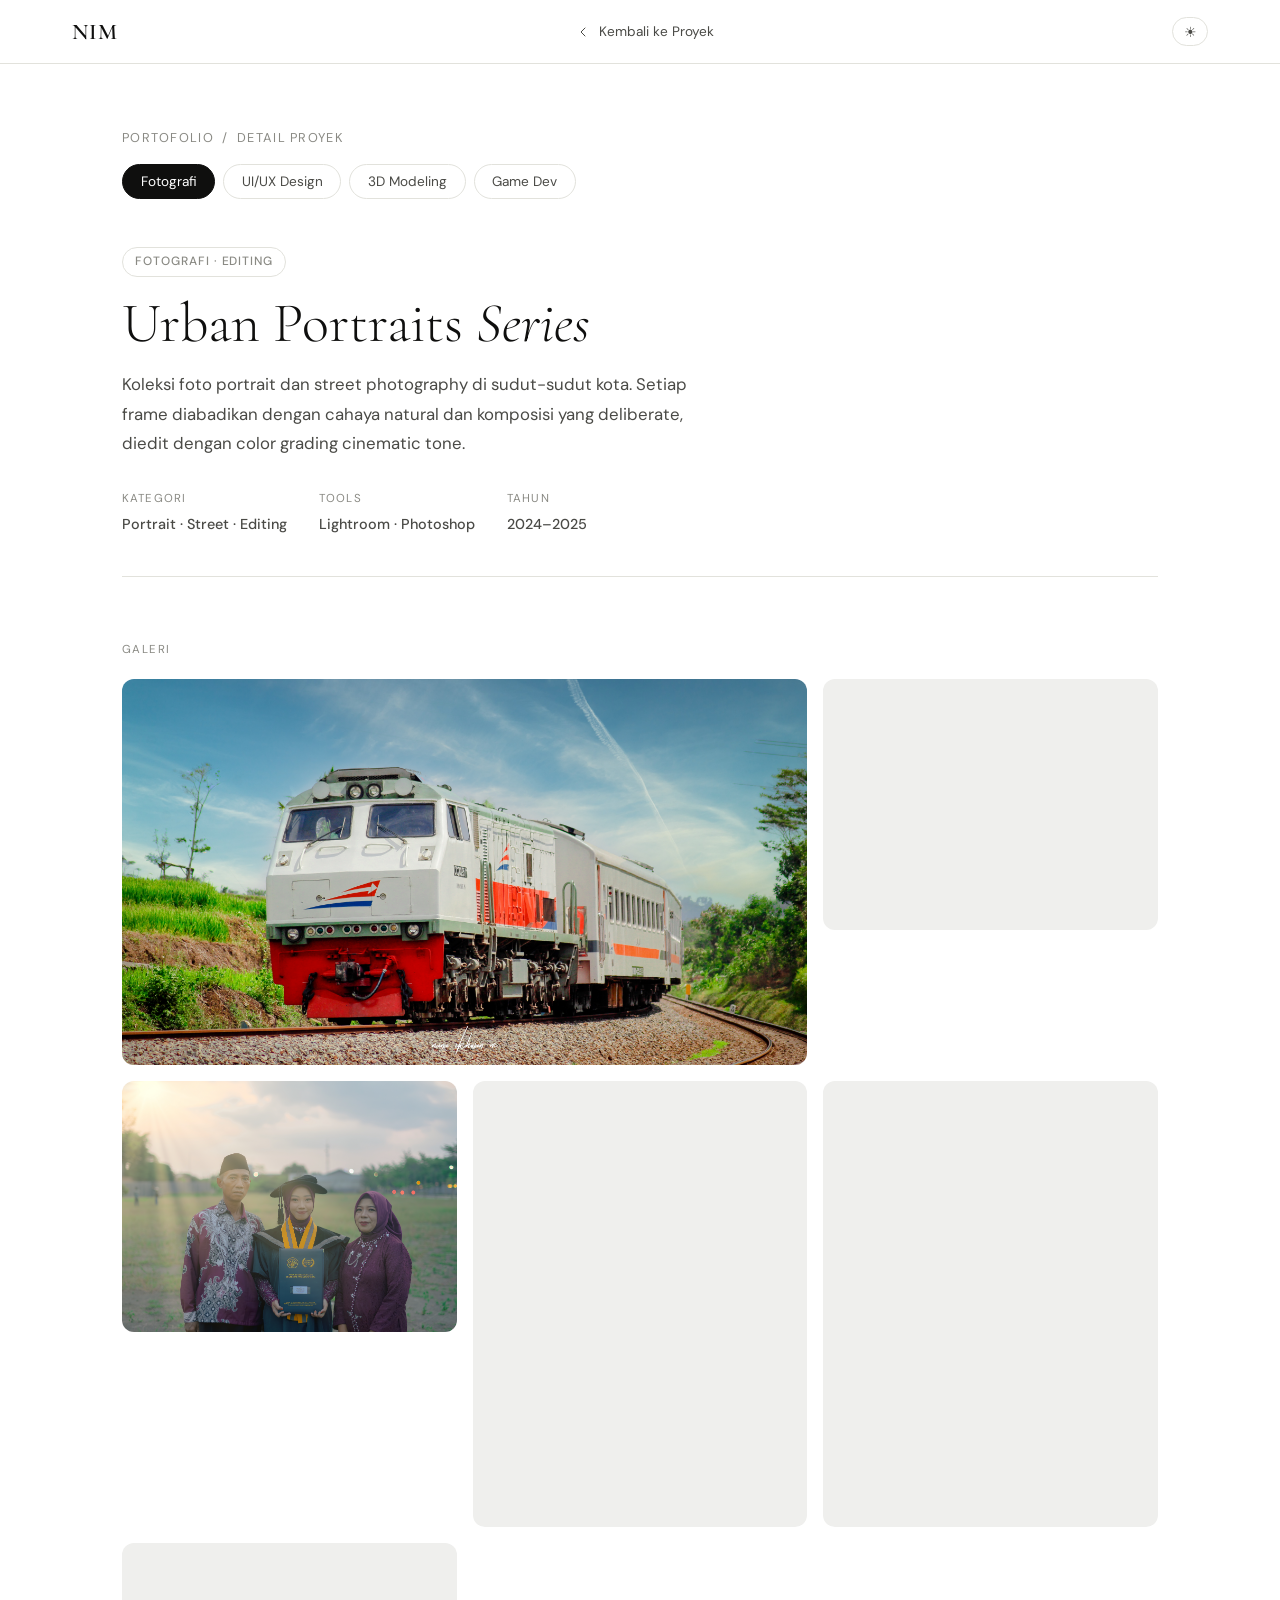
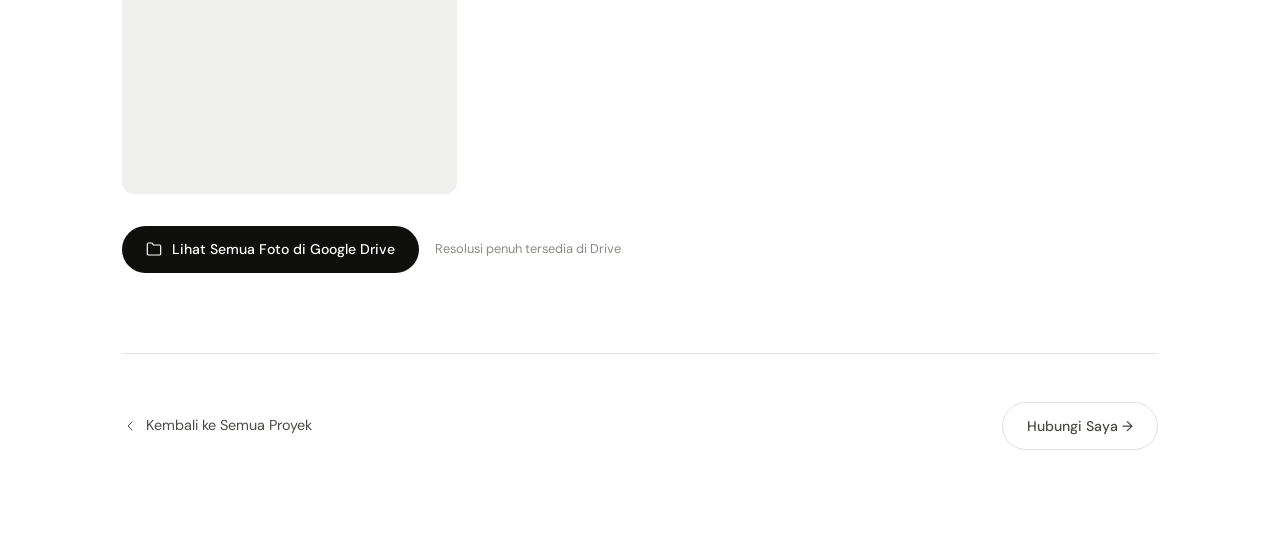
==== project-detail.html @ b2c86a42 "Update portfolio website" ====
<!DOCTYPE html>
<html lang="id" data-theme="light">
<head>
  <meta charset="UTF-8" />
  <meta name="viewport" content="width=device-width, initial-scale=1.0" />
  <title>Detail Proyek — Najwa Ikhwan Maulana</title>
  <link rel="preconnect" href="https://fonts.googleapis.com" />
  <link rel="preconnect" href="https://fonts.gstatic.com" crossorigin />
  <link href="https://fonts.googleapis.com/css2?family=Cormorant+Garamond:ital,wght@0,300;0,400;0,600;1,300;1,400&family=DM+Sans:ital,opsz,wght@0,9..40,300;0,9..40,400;0,9..40,500;1,9..40,300&display=swap" rel="stylesheet" />
  <link rel="stylesheet" href="project-detail.css" />
</head>
<body>

  <!-- NAV -->
  <nav class="nav">
    <div class="nav-inner">
      <a href="index.html" class="nav-logo">NIM</a>
      <a href="index.html#projects" class="nav-back">
        <svg width="16" height="16" viewBox="0 0 24 24" fill="none" stroke="currentColor" stroke-width="1.5" stroke-linecap="round" stroke-linejoin="round"><polyline points="15 18 9 12 15 6"/></svg>
        Kembali ke Proyek
      </a>
      <button class="theme-toggle" id="themeToggle" aria-label="Toggle dark mode">
        <span class="sun-icon">☀</span>
        <span class="moon-icon">☾</span>
      </button>
    </div>
  </nav>

  <main class="page">
    <div class="container">

      <!-- BREADCRUMB -->
      <p class="project-breadcrumb">
        <a href="index.html">Portofolio</a> &nbsp;/&nbsp; Detail Proyek
      </p>

      <!-- ── TAB SWITCHER ── -->
      <div class="project-tabs">
        <button class="tab-btn active" data-tab="foto">Fotografi</button>
        <button class="tab-btn" data-tab="uiux">UI/UX Design</button>
        <button class="tab-btn" data-tab="3d">3D Modeling</button>
        <button class="tab-btn" data-tab="game">Game Dev</button>
      </div>

      <!-- ══════════════════════════════
           TAB 1 — FOTOGRAFI
      ══════════════════════════════ -->
      <div class="tab-panel active" id="tab-foto">
        <div class="project-header">
          <span class="project-cat-badge">Fotografi · Editing</span>
          <h1 class="project-title">Urban Portraits <em>Series</em></h1>
          <p class="project-desc">
            Koleksi foto portrait dan street photography di sudut-sudut kota. Setiap frame diabadikan dengan cahaya natural dan komposisi yang deliberate, diedit dengan color grading cinematic tone.
          </p>
          <div class="project-meta">
            <div class="meta-item">
              <p class="meta-label">Kategori</p>
              <p class="meta-value">Portrait · Street · Editing</p>
            </div>
            <div class="meta-item">
              <p class="meta-label">Tools</p>
              <p class="meta-value">Lightroom · Photoshop</p>
            </div>
            <div class="meta-item">
              <p class="meta-label">Tahun</p>
              <p class="meta-value">2024–2025</p>
            </div>
          </div>
        </div>

        <!-- Galeri foto -->
        <div class="gallery-section">
          <p class="section-label">Galeri</p>
          <div class="gallery-grid">

            <!-- Ganti src dengan path foto kamu, href dengan link Google Drive foto tsb -->
            <a class="gallery-item wide" href="https://drive.google.com/file/d/GANTI_ID_FOTO_1/view" target="_blank">
              <img src="images/foto-1.jpg" alt="Urban Portrait 1" onerror="this.style.display='none';" />
              <div class="gallery-overlay">
                <span class="gallery-overlay-label">
                  <svg width="14" height="14" viewBox="0 0 24 24" fill="none" stroke="currentColor" stroke-width="2"><path d="M18 13v6a2 2 0 0 1-2 2H5a2 2 0 0 1-2-2V8a2 2 0 0 1 2-2h6"/><polyline points="15 3 21 3 21 9"/><line x1="10" y1="14" x2="21" y2="3"/></svg>
                  Buka di Drive
                </span>
              </div>
            </a>

            <a class="gallery-item" href="https://drive.google.com/file/d/GANTI_ID_FOTO_2/view" target="_blank">
              <img src="images/foto-2.jpg" alt="Urban Portrait 2" onerror="this.style.display='none';" />
              <div class="gallery-overlay">
                <span class="gallery-overlay-label">
                  <svg width="14" height="14" viewBox="0 0 24 24" fill="none" stroke="currentColor" stroke-width="2"><path d="M18 13v6a2 2 0 0 1-2 2H5a2 2 0 0 1-2-2V8a2 2 0 0 1 2-2h6"/><polyline points="15 3 21 3 21 9"/><line x1="10" y1="14" x2="21" y2="3"/></svg>
                  Buka di Drive
                </span>
              </div>
            </a>

            <a class="gallery-item" href="https://drive.google.com/file/d/GANTI_ID_FOTO_3/view" target="_blank">
              <img src="images/foto-3.jpg" alt="Urban Portrait 3" onerror="this.style.display='none';" />
              <div class="gallery-overlay">
                <span class="gallery-overlay-label">
                  <svg width="14" height="14" viewBox="0 0 24 24" fill="none" stroke="currentColor" stroke-width="2"><path d="M18 13v6a2 2 0 0 1-2 2H5a2 2 0 0 1-2-2V8a2 2 0 0 1 2-2h6"/><polyline points="15 3 21 3 21 9"/><line x1="10" y1="14" x2="21" y2="3"/></svg>
                  Buka di Drive
                </span>
              </div>
            </a>

            <a class="gallery-item tall" href="https://drive.google.com/file/d/GANTI_ID_FOTO_4/view" target="_blank">
              <img src="images/foto-4.jpg" alt="Urban Portrait 4" onerror="this.style.display='none';" />
              <div class="gallery-overlay">
                <span class="gallery-overlay-label">
                  <svg width="14" height="14" viewBox="0 0 24 24" fill="none" stroke="currentColor" stroke-width="2"><path d="M18 13v6a2 2 0 0 1-2 2H5a2 2 0 0 1-2-2V8a2 2 0 0 1 2-2h6"/><polyline points="15 3 21 3 21 9"/><line x1="10" y1="14" x2="21" y2="3"/></svg>
                  Buka di Drive
                </span>
              </div>
            </a>

            <a class="gallery-item tall" href="https://drive.google.com/file/d/GANTI_ID_FOTO_5/view" target="_blank">
              <img src="images/foto-5.jpg" alt="Urban Portrait 5" onerror="this.style.display='none';" />
              <div class="gallery-overlay">
                <span class="gallery-overlay-label">
                  <svg width="14" height="14" viewBox="0 0 24 24" fill="none" stroke="currentColor" stroke-width="2"><path d="M18 13v6a2 2 0 0 1-2 2H5a2 2 0 0 1-2-2V8a2 2 0 0 1 2-2h6"/><polyline points="15 3 21 3 21 9"/><line x1="10" y1="14" x2="21" y2="3"/></svg>
                  Buka di Drive
                </span>
              </div>
            </a>

            <a class="gallery-item" href="https://drive.google.com/file/d/GANTI_ID_FOTO_6/view" target="_blank">
              <img src="images/foto-6.jpg" alt="Urban Portrait 6" onerror="this.style.display='none';" />
              <div class="gallery-overlay">
                <span class="gallery-overlay-label">
                  <svg width="14" height="14" viewBox="0 0 24 24" fill="none" stroke="currentColor" stroke-width="2"><path d="M18 13v6a2 2 0 0 1-2 2H5a2 2 0 0 1-2-2V8a2 2 0 0 1 2-2h6"/><polyline points="15 3 21 3 21 9"/><line x1="10" y1="14" x2="21" y2="3"/></svg>
                  Buka di Drive
                </span>
              </div>
            </a>

          </div>

          <!-- CTA ke folder Google Drive -->
          <div class="drive-cta">
            <a href="https://drive.google.com/drive/folders/GANTI_ID_FOLDER_FOTO" target="_blank" class="btn-drive">
              <svg width="16" height="16" viewBox="0 0 24 24" fill="none" stroke="currentColor" stroke-width="1.8" stroke-linecap="round" stroke-linejoin="round"><path d="M22 19a2 2 0 0 1-2 2H4a2 2 0 0 1-2-2V5a2 2 0 0 1 2-2h5l2 3h9a2 2 0 0 1 2 2z"/></svg>
              Lihat Semua Foto di Google Drive
            </a>
            <span style="font-size:0.8rem; color:var(--text-3)">Resolusi penuh tersedia di Drive</span>
          </div>
        </div>
      </div>

      <!-- ══════════════════════════════
           TAB 2 — UI/UX
      ══════════════════════════════ -->
      <div class="tab-panel" id="tab-uiux">
        <div class="project-header">
          <span class="project-cat-badge">UI/UX Design</span>
          <h1 class="project-title">Aplikasi <em>E-Learning</em></h1>
          <p class="project-desc">
            Desain lengkap aplikasi belajar online — mulai dari user research, wireframing, hingga high-fidelity prototype. Mencakup 40+ layar beserta design system yang komprehensif.
          </p>
          <div class="project-meta">
            <div class="meta-item">
              <p class="meta-label">Scope</p>
              <p class="meta-value">Research · UX · UI · Prototype</p>
            </div>
            <div class="meta-item">
              <p class="meta-label">Tools</p>
              <p class="meta-value">Figma · FigJam</p>
            </div>
            <div class="meta-item">
              <p class="meta-label">Layar</p>
              <p class="meta-value">40+ Screens</p>
            </div>
            <div class="meta-item">
              <p class="meta-label">Tahun</p>
              <p class="meta-value">2024</p>
            </div>
          </div>
        </div>

        <div class="gallery-section">
          <p class="section-label">Screenshot Desain</p>
          <div class="gallery-grid cols-2">

            <a class="gallery-item wide" href="https://drive.google.com/file/d/GANTI_ID_UIUX_1/view" target="_blank">
              <img src="images/uiux-1.jpg" alt="E-Learning Onboarding" onerror="this.style.display='none';" />
              <div class="gallery-overlay">
                <span class="gallery-overlay-label">
                  <svg width="14" height="14" viewBox="0 0 24 24" fill="none" stroke="currentColor" stroke-width="2"><path d="M18 13v6a2 2 0 0 1-2 2H5a2 2 0 0 1-2-2V8a2 2 0 0 1 2-2h6"/><polyline points="15 3 21 3 21 9"/><line x1="10" y1="14" x2="21" y2="3"/></svg>
                  Buka di Drive
                </span>
              </div>
            </a>

            <a class="gallery-item" href="https://drive.google.com/file/d/GANTI_ID_UIUX_2/view" target="_blank">
              <img src="images/uiux-2.jpg" alt="E-Learning Dashboard" onerror="this.style.display='none';" />
              <div class="gallery-overlay">
                <span class="gallery-overlay-label">
                  <svg width="14" height="14" viewBox="0 0 24 24" fill="none" stroke="currentColor" stroke-width="2"><path d="M18 13v6a2 2 0 0 1-2 2H5a2 2 0 0 1-2-2V8a2 2 0 0 1 2-2h6"/><polyline points="15 3 21 3 21 9"/><line x1="10" y1="14" x2="21" y2="3"/></svg>
                  Buka di Drive
                </span>
              </div>
            </a>

            <a class="gallery-item" href="https://drive.google.com/file/d/GANTI_ID_UIUX_3/view" target="_blank">
              <img src="images/uiux-3.jpg" alt="E-Learning Course" onerror="this.style.display='none';" />
              <div class="gallery-overlay">
                <span class="gallery-overlay-label">
                  <svg width="14" height="14" viewBox="0 0 24 24" fill="none" stroke="currentColor" stroke-width="2"><path d="M18 13v6a2 2 0 0 1-2 2H5a2 2 0 0 1-2-2V8a2 2 0 0 1 2-2h6"/><polyline points="15 3 21 3 21 9"/><line x1="10" y1="14" x2="21" y2="3"/></svg>
                  Buka di Drive
                </span>
              </div>
            </a>

            <a class="gallery-item" href="https://drive.google.com/file/d/GANTI_ID_UIUX_4/view" target="_blank">
              <img src="images/uiux-4.jpg" alt="E-Learning Design System" onerror="this.style.display='none';" />
              <div class="gallery-overlay">
                <span class="gallery-overlay-label">
                  <svg width="14" height="14" viewBox="0 0 24 24" fill="none" stroke="currentColor" stroke-width="2"><path d="M18 13v6a2 2 0 0 1-2 2H5a2 2 0 0 1-2-2V8a2 2 0 0 1 2-2h6"/><polyline points="15 3 21 3 21 9"/><line x1="10" y1="14" x2="21" y2="3"/></svg>
                  Buka di Drive
                </span>
              </div>
            </a>

          </div>

          <div class="drive-cta">
            <a href="https://www.figma.com/design/Xkju3Ho3dI4zHJKLaBNoLL/PostureFit---Indonesia-Atletis?node-id=4-2&t=gDZotQlqgUCAiYot-1" target="_blank" class="btn-drive">
              <svg width="16" height="16" viewBox="0 0 24 24" fill="none" stroke="currentColor" stroke-width="1.8" stroke-linecap="round" stroke-linejoin="round"><path d="M5 5.5A3.5 3.5 0 0 1 8.5 2H12v7H8.5A3.5 3.5 0 0 1 5 5.5z"/><path d="M12 2h3.5a3.5 3.5 0 1 1 0 7H12V2z"/><path d="M12 12.5a3.5 3.5 0 1 1 7 0 3.5 3.5 0 1 1-7 0z"/><path d="M5 19.5A3.5 3.5 0 0 1 8.5 16H12v3.5a3.5 3.5 0 1 1-7 0z"/><path d="M5 12.5A3.5 3.5 0 0 1 8.5 9H12v7H8.5A3.5 3.5 0 0 1 5 12.5z"/></svg>
              Buka di Figma
            </a>
            <a href="https://drive.google.com/drive/folders/GANTI_ID_FOLDER_UIUX" target="_blank" class="btn-outline-sm">
              <svg width="16" height="16" viewBox="0 0 24 24" fill="none" stroke="currentColor" stroke-width="1.8" stroke-linecap="round" stroke-linejoin="round"><path d="M22 19a2 2 0 0 1-2 2H4a2 2 0 0 1-2-2V5a2 2 0 0 1 2-2h5l2 3h9a2 2 0 0 1 2 2z"/></svg>
              Export di Google Drive
            </a>
          </div>
        </div>
      </div>

      <!-- ══════════════════════════════
           TAB 3 — 3D MODELING
      ══════════════════════════════ -->
      <div class="tab-panel" id="tab-3d">
        <div class="project-header">
          <span class="project-cat-badge">Blender · 3D Modeling</span>
          <h1 class="project-title">3D Environment <em>& Asset</em></h1>
          <p class="project-desc">
            Pembuatan aset 3D untuk keperluan game dan visualisasi. Meliputi modeling, texturing, UV unwrapping, dan rendering environment mulai dari gaya low-poly hingga realistis.
          </p>
          <div class="project-meta">
            <div class="meta-item">
              <p class="meta-label">Scope</p>
              <p class="meta-value">Modeling · Texturing · Render</p>
            </div>
            <div class="meta-item">
              <p class="meta-label">Tools</p>
              <p class="meta-value">Blender · Substance Painter</p>
            </div>
            <div class="meta-item">
              <p class="meta-label">Gaya</p>
              <p class="meta-value">Low-poly · Realistis</p>
            </div>
            <div class="meta-item">
              <p class="meta-label">Tahun</p>
              <p class="meta-value">2024–2025</p>
            </div>
          </div>
        </div>

        <div class="gallery-section">
          <p class="section-label">Render & Showcase</p>
          <div class="gallery-grid">

            <a class="gallery-item" href="https://drive.google.com/file/d/GANTI_ID_3D_1/view" target="_blank">
              <img src="images/3d-1.jpg" alt="3D Asset 1" onerror="this.style.display='none';" />
              <div class="gallery-overlay">
                <span class="gallery-overlay-label">
                  <svg width="14" height="14" viewBox="0 0 24 24" fill="none" stroke="currentColor" stroke-width="2"><path d="M18 13v6a2 2 0 0 1-2 2H5a2 2 0 0 1-2-2V8a2 2 0 0 1 2-2h6"/><polyline points="15 3 21 3 21 9"/><line x1="10" y1="14" x2="21" y2="3"/></svg>
                  Buka di Drive
                </span>
              </div>
            </a>

            <a class="gallery-item" href="https://drive.google.com/file/d/GANTI_ID_3D_2/view" target="_blank">
              <img src="images/3d-2.jpg" alt="3D Asset 2" onerror="this.style.display='none';" />
              <div class="gallery-overlay">
                <span class="gallery-overlay-label">
                  <svg width="14" height="14" viewBox="0 0 24 24" fill="none" stroke="currentColor" stroke-width="2"><path d="M18 13v6a2 2 0 0 1-2 2H5a2 2 0 0 1-2-2V8a2 2 0 0 1 2-2h6"/><polyline points="15 3 21 3 21 9"/><line x1="10" y1="14" x2="21" y2="3"/></svg>
                  Buka di Drive
                </span>
              </div>
            </a>

            <a class="gallery-item" href="https://drive.google.com/file/d/GANTI_ID_3D_3/view" target="_blank">
              <img src="images/3d-3.jpg" alt="3D Wireframe" onerror="this.style.display='none';" />
              <div class="gallery-overlay">
                <span class="gallery-overlay-label">
                  <svg width="14" height="14" viewBox="0 0 24 24" fill="none" stroke="currentColor" stroke-width="2"><path d="M18 13v6a2 2 0 0 1-2 2H5a2 2 0 0 1-2-2V8a2 2 0 0 1 2-2h6"/><polyline points="15 3 21 3 21 9"/><line x1="10" y1="14" x2="21" y2="3"/></svg>
                  Buka di Drive
                </span>
              </div>
            </a>

            <a class="gallery-item wide" href="https://drive.google.com/file/d/GANTI_ID_3D_4/view" target="_blank">
              <img src="images/3d-4.jpg" alt="3D Environment" onerror="this.style.display='none';" />
              <div class="gallery-overlay">
                <span class="gallery-overlay-label">
                  <svg width="14" height="14" viewBox="0 0 24 24" fill="none" stroke="currentColor" stroke-width="2"><path d="M18 13v6a2 2 0 0 1-2 2H5a2 2 0 0 1-2-2V8a2 2 0 0 1 2-2h6"/><polyline points="15 3 21 3 21 9"/><line x1="10" y1="14" x2="21" y2="3"/></svg>
                  Buka di Drive
                </span>
              </div>
            </a>

            <a class="gallery-item" href="https://drive.google.com/file/d/GANTI_ID_3D_5/view" target="_blank">
              <img src="images/3d-5.jpg" alt="3D Texture" onerror="this.style.display='none';" />
              <div class="gallery-overlay">
                <span class="gallery-overlay-label">
                  <svg width="14" height="14" viewBox="0 0 24 24" fill="none" stroke="currentColor" stroke-width="2"><path d="M18 13v6a2 2 0 0 1-2 2H5a2 2 0 0 1-2-2V8a2 2 0 0 1 2-2h6"/><polyline points="15 3 21 3 21 9"/><line x1="10" y1="14" x2="21" y2="3"/></svg>
                  Buka di Drive
                </span>
              </div>
            </a>

          </div>

          <div class="drive-cta">
            <a href="https://drive.google.com/drive/folders/GANTI_ID_FOLDER_3D" target="_blank" class="btn-drive">
              <svg width="16" height="16" viewBox="0 0 24 24" fill="none" stroke="currentColor" stroke-width="1.8" stroke-linecap="round" stroke-linejoin="round"><path d="M22 19a2 2 0 0 1-2 2H4a2 2 0 0 1-2-2V5a2 2 0 0 1 2-2h5l2 3h9a2 2 0 0 1 2 2z"/></svg>
              Lihat Semua File di Google Drive
            </a>
            <span style="font-size:0.8rem; color:var(--text-3)">Termasuk file .blend & render resolusi tinggi</span>
          </div>
        </div>
      </div>

      <!-- ══════════════════════════════
           TAB 4 — GAME DEV
      ══════════════════════════════ -->
      <div class="tab-panel" id="tab-game">
        <div class="project-header">
          <span class="project-cat-badge">Unity · C# · Game Dev</span>
          <h1 class="project-title">Truck Simulator <em>Game</em></h1>
          <p class="project-desc">
            Game simulasi mengemudi truk berbasis Unity dengan fisika kendaraan realistis menggunakan WheelCollider. Dilengkapi sistem kamera orbit gaya Forza, speedometer UI, engine audio state machine, dan pause menu yang modular.
          </p>
          <div class="project-meta">
            <div class="meta-item">
              <p class="meta-label">Engine</p>
              <p class="meta-value">Unity 2022+</p>
            </div>
            <div class="meta-item">
              <p class="meta-label">Bahasa</p>
              <p class="meta-value">C#</p>
            </div>
            <div class="meta-item">
              <p class="meta-label">Fitur</p>
              <p class="meta-value">Physics · Camera · Audio · UI</p>
            </div>
            <div class="meta-item">
              <p class="meta-label">Tahun</p>
              <p class="meta-value">2025</p>
            </div>
          </div>
        </div>

        <div class="gallery-section">
          <p class="section-label">Screenshot & Gameplay</p>
          <div class="gallery-grid">

            <a class="gallery-item wide" href="https://drive.google.com/file/d/GANTI_ID_GAME_1/view" target="_blank">
              <img src="images/game-1.jpg" alt="Truck Simulator Gameplay" onerror="this.style.display='none';" />
              <div class="gallery-overlay">
                <span class="gallery-overlay-label">
                  <svg width="14" height="14" viewBox="0 0 24 24" fill="none" stroke="currentColor" stroke-width="2"><path d="M18 13v6a2 2 0 0 1-2 2H5a2 2 0 0 1-2-2V8a2 2 0 0 1 2-2h6"/><polyline points="15 3 21 3 21 9"/><line x1="10" y1="14" x2="21" y2="3"/></svg>
                  Buka di Drive
                </span>
              </div>
            </a>

            <a class="gallery-item" href="https://drive.google.com/file/d/GANTI_ID_GAME_2/view" target="_blank">
              <img src="images/game-2.jpg" alt="Truck Simulator UI" onerror="this.style.display='none';" />
              <div class="gallery-overlay">
                <span class="gallery-overlay-label">
                  <svg width="14" height="14" viewBox="0 0 24 24" fill="none" stroke="currentColor" stroke-width="2"><path d="M18 13v6a2 2 0 0 1-2 2H5a2 2 0 0 1-2-2V8a2 2 0 0 1 2-2h6"/><polyline points="15 3 21 3 21 9"/><line x1="10" y1="14" x2="21" y2="3"/></svg>
                  Buka di Drive
                </span>
              </div>
            </a>

            <a class="gallery-item" href="https://drive.google.com/file/d/GANTI_ID_GAME_3/view" target="_blank">
              <img src="images/game-3.jpg" alt="Truck Simulator Camera" onerror="this.style.display='none';" />
              <div class="gallery-overlay">
                <span class="gallery-overlay-label">
                  <svg width="14" height="14" viewBox="0 0 24 24" fill="none" stroke="currentColor" stroke-width="2"><path d="M18 13v6a2 2 0 0 1-2 2H5a2 2 0 0 1-2-2V8a2 2 0 0 1 2-2h6"/><polyline points="15 3 21 3 21 9"/><line x1="10" y1="14" x2="21" y2="3"/></svg>
                  Buka di Drive
                </span>
              </div>
            </a>

            <a class="gallery-item" href="https://drive.google.com/file/d/GANTI_ID_GAME_4/view" target="_blank">
              <img src="images/game-4.jpg" alt="Truck Simulator Pause Menu" onerror="this.style.display='none';" />
              <div class="gallery-overlay">
                <span class="gallery-overlay-label">
                  <svg width="14" height="14" viewBox="0 0 24 24" fill="none" stroke="currentColor" stroke-width="2"><path d="M18 13v6a2 2 0 0 1-2 2H5a2 2 0 0 1-2-2V8a2 2 0 0 1 2-2h6"/><polyline points="15 3 21 3 21 9"/><line x1="10" y1="14" x2="21" y2="3"/></svg>
                  Buka di Drive
                </span>
              </div>
            </a>

            <a class="gallery-item wide" href="https://drive.google.com/file/d/GANTI_ID_GAME_5/view" target="_blank">
              <img src="images/game-5.jpg" alt="Truck Simulator Scene" onerror="this.style.display='none';" />
              <div class="gallery-overlay">
                <span class="gallery-overlay-label">
                  <svg width="14" height="14" viewBox="0 0 24 24" fill="none" stroke="currentColor" stroke-width="2"><path d="M18 13v6a2 2 0 0 1-2 2H5a2 2 0 0 1-2-2V8a2 2 0 0 1 2-2h6"/><polyline points="15 3 21 3 21 9"/><line x1="10" y1="14" x2="21" y2="3"/></svg>
                  Buka di Drive
                </span>
              </div>
            </a>

          </div>

          <div class="drive-cta">
            <a href="https://drive.google.com/drive/folders/GANTI_ID_FOLDER_GAME" target="_blank" class="btn-drive">
              <svg width="16" height="16" viewBox="0 0 24 24" fill="none" stroke="currentColor" stroke-width="1.8" stroke-linecap="round" stroke-linejoin="round"><path d="M22 19a2 2 0 0 1-2 2H4a2 2 0 0 1-2-2V5a2 2 0 0 1 2-2h5l2 3h9a2 2 0 0 1 2 2z"/></svg>
              Lihat Semua di Google Drive
            </a>
            <span style="font-size:0.8rem; color:var(--text-3)">Screenshot, video gameplay, dan build tersedia</span>
          </div>
        </div>
      </div>

      <!-- ── BOTTOM NAV ── -->
      <div class="bottom-nav">
        <a href="index.html#projects" class="nav-back" style="font-size:0.9rem;">
          <svg width="16" height="16" viewBox="0 0 24 24" fill="none" stroke="currentColor" stroke-width="1.5" stroke-linecap="round" stroke-linejoin="round"><polyline points="15 18 9 12 15 6"/></svg>
          Kembali ke Semua Proyek
        </a>
        <a href="index.html#contact" class="btn-outline-sm">Hubungi Saya →</a>
      </div>

    </div>
  </main>

  <script>
    // ── Theme toggle ──
    const toggle = document.getElementById('themeToggle');
    const html = document.documentElement;
    const saved = localStorage.getItem('theme') || 'light';
    html.setAttribute('data-theme', saved);
    toggle.addEventListener('click', () => {
      const next = html.getAttribute('data-theme') === 'light' ? 'dark' : 'light';
      html.setAttribute('data-theme', next);
      localStorage.setItem('theme', next);
    });

    // ── Tab switching ──
    const tabBtns = document.querySelectorAll('.tab-btn');
    const tabPanels = document.querySelectorAll('.tab-panel');

    tabBtns.forEach(btn => {
      btn.addEventListener('click', () => {
        const target = btn.dataset.tab;
        tabBtns.forEach(b => b.classList.remove('active'));
        tabPanels.forEach(p => p.classList.remove('active'));
        btn.classList.add('active');
        document.getElementById('tab-' + target).classList.add('active');
        window.scrollTo({ top: 0, behavior: 'smooth' });
      });
    });

    // ── Open tab from URL hash ──
    // Contoh: project-detail.html#game → buka tab game
    const hash = location.hash.replace('#', '');
    if (hash && document.getElementById('tab-' + hash)) {
      document.querySelector(`[data-tab="${hash}"]`)?.click();
    }
    
  </script>
</body>
</html>
---- project-detail.css ----
/* ══════════════════════════════════════
   project-detail.css
   Najwa Ikhwan Maulana — Portfolio
══════════════════════════════════════ */

/* ── TOKENS ── */
:root {
  --bg: #ffffff;
  --bg-2: #f7f7f5;
  --bg-3: #efefed;
  --text: #0f0f0e;
  --text-2: #4a4a46;
  --text-3: #8a8a84;
  --border: #e2e2dc;
  --accent: #0f0f0e;
  --accent-hover: #2a2a28;
  --radius: 12px;
  --nav-h: 64px;
  --transition: 0.3s cubic-bezier(0.4, 0, 0.2, 1);
}

[data-theme="dark"] {
  --bg: #0d0d0c;
  --bg-2: #161614;
  --bg-3: #1e1e1b;
  --text: #f0f0eb;
  --text-2: #a8a89e;
  --text-3: #5a5a52;
  --border: #2a2a26;
  --accent: #f0f0eb;
  --accent-hover: #c8c8be;
}

/* ── RESET ── */
*,
*::before,
*::after {
  box-sizing: border-box;
  margin: 0;
  padding: 0;
}

html {
  scroll-behavior: smooth;
}

body {
  font-family: 'DM Sans', sans-serif;
  background: var(--bg);
  color: var(--text);
  line-height: 1.6;
  transition: background var(--transition), color var(--transition);
}

/* ── NAV ── */
.nav {
  position: fixed;
  top: 0; left: 0; right: 0;
  z-index: 100;
  height: var(--nav-h);
  background: var(--bg);
  border-bottom: 1px solid var(--border);
  transition: background var(--transition), border-color var(--transition);
}

.nav-inner {
  max-width: 1200px;
  margin: 0 auto;
  height: 100%;
  padding: 0 2rem;
  display: flex;
  align-items: center;
  justify-content: space-between;
}

.nav-logo {
  font-family: 'Cormorant Garamond', serif;
  font-size: 1.4rem;
  font-weight: 600;
  color: var(--text);
  text-decoration: none;
  letter-spacing: 0.04em;
}

.nav-back {
  display: flex;
  align-items: center;
  gap: 0.5rem;
  font-size: 0.85rem;
  color: var(--text-2);
  text-decoration: none;
  transition: color var(--transition);
}

.nav-back:hover {
  color: var(--text);
}

.nav-back svg {
  transition: transform var(--transition);
}

.nav-back:hover svg {
  transform: translateX(-3px);
}

.theme-toggle {
  background: none;
  border: 1px solid var(--border);
  border-radius: 100px;
  padding: 0.35rem 0.65rem;
  cursor: pointer;
  color: var(--text-2);
  font-size: 0.85rem;
  transition: all var(--transition);
  display: flex;
  align-items: center;
  gap: 0.3rem;
}

.theme-toggle:hover {
  border-color: var(--text-3);
  color: var(--text);
}

[data-theme="light"] .moon-icon { display: none; }
[data-theme="dark"]  .sun-icon  { display: none; }

/* ── LAYOUT ── */
.page {
  padding-top: calc(var(--nav-h) + 4rem);
  padding-bottom: 6rem;
}

.container {
  max-width: 1100px;
  margin: 0 auto;
  padding: 0 2rem;
}

/* ── BREADCRUMB ── */
.project-breadcrumb {
  font-size: 0.8rem;
  color: var(--text-3);
  text-transform: uppercase;
  letter-spacing: 0.1em;
  margin-bottom: 1rem;
}

.project-breadcrumb a {
  color: var(--text-3);
  text-decoration: none;
}

.project-breadcrumb a:hover {
  color: var(--text-2);
}

/* ── PROJECT HEADER ── */
.project-header {
  margin-bottom: 4rem;
  padding-bottom: 2.5rem;
  border-bottom: 1px solid var(--border);
}

.project-cat-badge {
  display: inline-block;
  font-size: 0.75rem;
  font-weight: 500;
  letter-spacing: 0.08em;
  text-transform: uppercase;
  color: var(--text-3);
  border: 1px solid var(--border);
  border-radius: 100px;
  padding: 0.25rem 0.75rem;
  margin-bottom: 1rem;
}

.project-title {
  font-family: 'Cormorant Garamond', serif;
  font-size: clamp(2.2rem, 5vw, 3.5rem);
  font-weight: 300;
  line-height: 1.1;
  margin-bottom: 1rem;
}

.project-title em {
  font-style: italic;
}

.project-desc {
  font-size: 1.05rem;
  color: var(--text-2);
  max-width: 600px;
  line-height: 1.75;
  margin-bottom: 2rem;
}

.project-meta {
  display: flex;
  flex-wrap: wrap;
  gap: 2rem;
}

.meta-label {
  font-size: 0.72rem;
  text-transform: uppercase;
  letter-spacing: 0.1em;
  color: var(--text-3);
  margin-bottom: 0.25rem;
}

.meta-value {
  font-size: 0.9rem;
  color: var(--text-2);
  font-weight: 500;
}

/* ── SECTION LABEL ── */
.section-label {
  font-size: 0.72rem;
  text-transform: uppercase;
  letter-spacing: 0.12em;
  color: var(--text-3);
  margin-bottom: 1.25rem;
}

.section-title-sm {
  font-family: 'Cormorant Garamond', serif;
  font-size: 1.6rem;
  font-weight: 400;
  margin-bottom: 1.5rem;
}

/* ── TABS ── */
.project-tabs {
  display: flex;
  gap: 0.5rem;
  flex-wrap: wrap;
  margin-bottom: 3rem;
}

.tab-btn {
  padding: 0.5rem 1.1rem;
  border-radius: 100px;
  border: 1px solid var(--border);
  background: transparent;
  color: var(--text-2);
  font-size: 0.85rem;
  font-family: inherit;
  cursor: pointer;
  transition: all var(--transition);
}

.tab-btn:hover {
  border-color: var(--text-3);
  color: var(--text);
}

.tab-btn.active {
  background: var(--text);
  color: var(--bg);
  border-color: var(--text);
}

.tab-panel {
  display: none;
}

.tab-panel.active {
  display: block;
}

/* ── GALLERY ── */
.gallery-section {
  margin-bottom: 5rem;
}

.gallery-grid {
  display: grid;
  grid-template-columns: repeat(3, 1fr);
  gap: 1rem;
}

.gallery-grid.cols-2 {
  grid-template-columns: repeat(2, 1fr);
}

.gallery-item {
  position: relative;
  overflow: hidden;
  border-radius: var(--radius);
  background: var(--bg-3);
  aspect-ratio: 4 / 3;
  display: block;
  text-decoration: none;
}

.gallery-item.tall {
  aspect-ratio: 3 / 4;
}

.gallery-item.wide {
  grid-column: span 2;
  aspect-ratio: 16 / 9;
}

.gallery-item img {
  width: 100%;
  height: 100%;
  object-fit: cover;
  display: block;
  transition: transform 0.5s cubic-bezier(0.4, 0, 0.2, 1);
}

.gallery-item:hover img {
  transform: scale(1.04);
}

.gallery-overlay {
  position: absolute;
  inset: 0;
  background: linear-gradient(to top, rgba(0, 0, 0, 0.55) 0%, transparent 50%);
  opacity: 0;
  transition: opacity 0.3s;
  display: flex;
  align-items: flex-end;
  padding: 1.25rem;
}

.gallery-item:hover .gallery-overlay {
  opacity: 1;
}

.gallery-overlay-label {
  color: #fff;
  font-size: 0.8rem;
  display: flex;
  align-items: center;
  gap: 0.4rem;
}

.gallery-placeholder {
  width: 100%;
  height: 100%;
  display: flex;
  flex-direction: column;
  align-items: center;
  justify-content: center;
  color: var(--text-3);
  gap: 0.5rem;
  font-size: 0.8rem;
}

.gallery-placeholder svg {
  opacity: 0.4;
}

/* ── DRIVE CTA ── */
.drive-cta {
  margin-top: 2rem;
  display: flex;
  align-items: center;
  gap: 1rem;
  flex-wrap: wrap;
}

.btn-drive {
  display: inline-flex;
  align-items: center;
  gap: 0.6rem;
  background: var(--text);
  color: var(--bg);
  padding: 0.75rem 1.5rem;
  border-radius: 100px;
  font-size: 0.88rem;
  font-weight: 500;
  text-decoration: none;
  transition: all var(--transition);
}

.btn-drive:hover {
  opacity: 0.8;
  transform: translateY(-1px);
}

.btn-outline-sm {
  display: inline-flex;
  align-items: center;
  gap: 0.6rem;
  border: 1px solid var(--border);
  color: var(--text-2);
  padding: 0.75rem 1.5rem;
  border-radius: 100px;
  font-size: 0.88rem;
  font-weight: 500;
  text-decoration: none;
  transition: all var(--transition);
}

.btn-outline-sm:hover {
  border-color: var(--text-3);
  color: var(--text);
}

/* ── TOOL STACK ── */
.tool-stack {
  display: flex;
  flex-wrap: wrap;
  gap: 0.5rem;
  margin-bottom: 2rem;
}

.tool-tag {
  font-size: 0.75rem;
  color: var(--text-2);
  border: 1px solid var(--border);
  border-radius: 6px;
  padding: 0.2rem 0.6rem;
}

/* ── DIVIDER ── */
.divider {
  border: none;
  border-top: 1px solid var(--border);
  margin: 4rem 0;
}

/* ── BOTTOM NAV ── */
.bottom-nav {
  display: flex;
  justify-content: space-between;
  align-items: center;
  padding-top: 3rem;
  border-top: 1px solid var(--border);
  flex-wrap: wrap;
  gap: 1rem;
}

/* ── RESPONSIVE ── */
@media (max-width: 768px) {
  .gallery-grid { grid-template-columns: repeat(2, 1fr); }
  .gallery-item.wide { grid-column: span 2; }
  .gallery-grid.cols-2 { grid-template-columns: 1fr; }
}

@media (max-width: 480px) {
  .gallery-grid { grid-template-columns: 1fr; }
  .gallery-item.wide { grid-column: span 1; }
  .project-meta { gap: 1.25rem; }
}
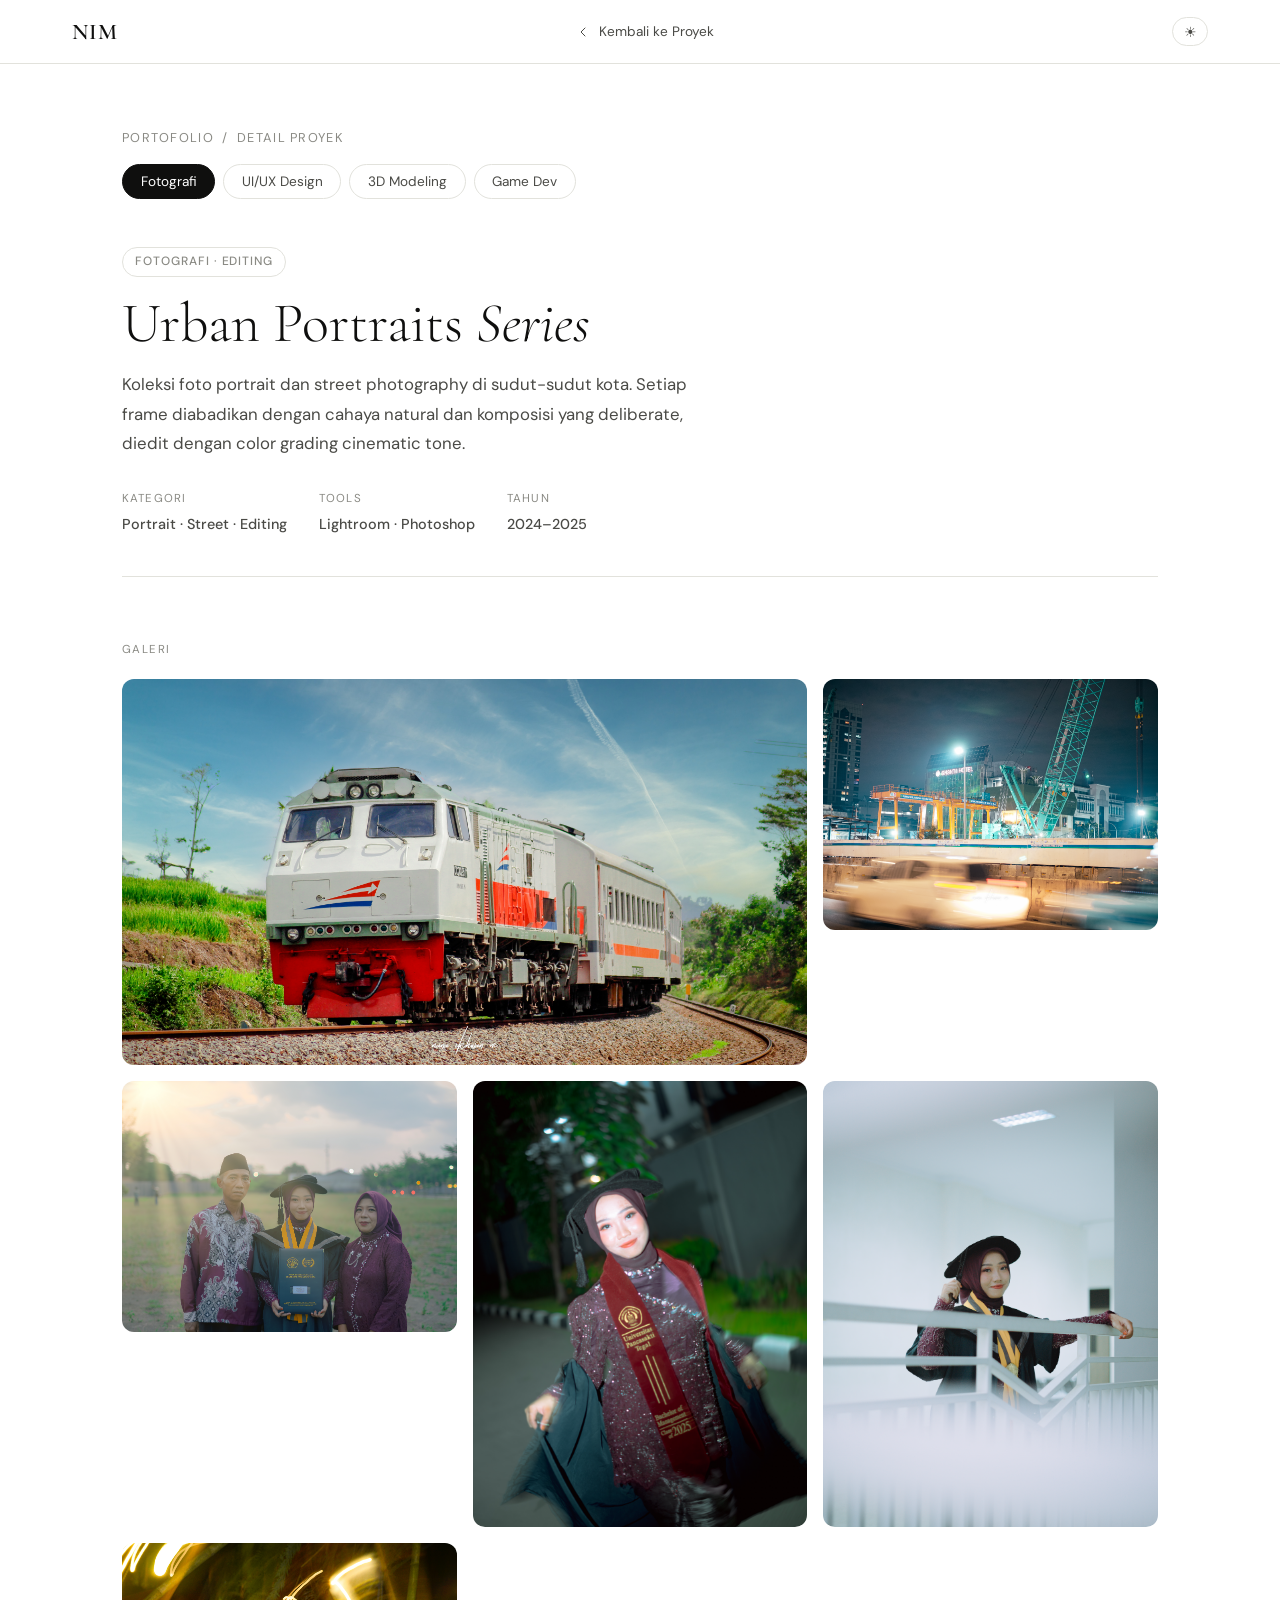
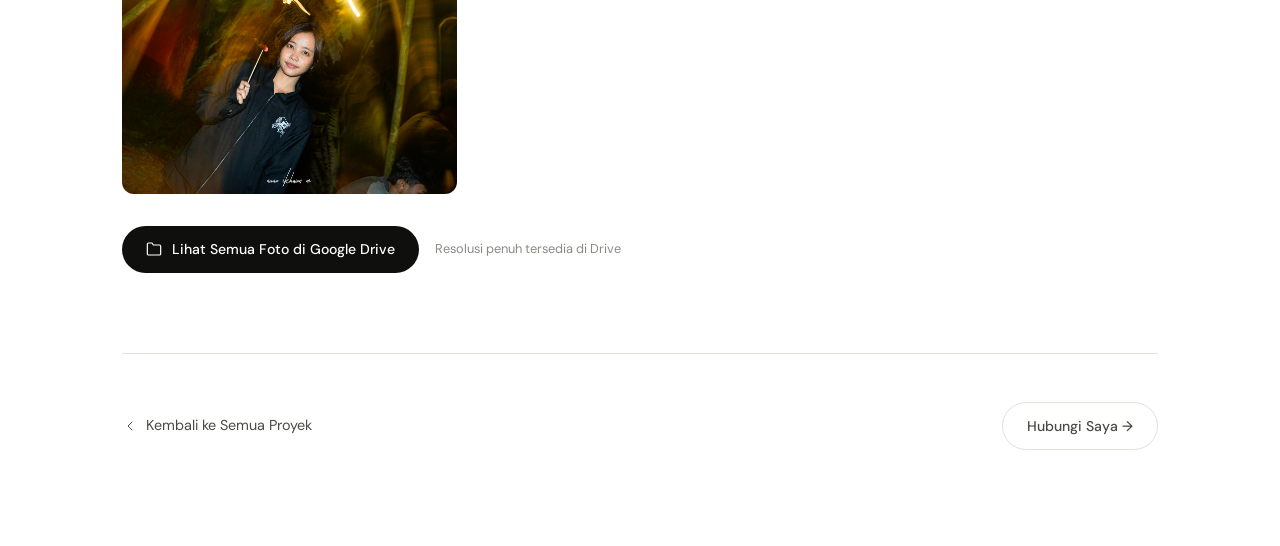
==== commit 3d6053da: "Update portfolio website v2.1" ====
--- a/project-detail.html
+++ b/project-detail.html
@@ -182,7 +182,7 @@
           <div class="gallery-grid cols-2">
 
             <a class="gallery-item wide" href="https://drive.google.com/file/d/GANTI_ID_UIUX_1/view" target="_blank">
-              <img src="images/uiux-1.jpg" alt="E-Learning Onboarding" onerror="this.style.display='none';" />
+              <img src="images/project-2.jpg" alt="E-Learning Onboarding" onerror="this.style.display='none';" />
               <div class="gallery-overlay">
                 <span class="gallery-overlay-label">
                   <svg width="14" height="14" viewBox="0 0 24 24" fill="none" stroke="currentColor" stroke-width="2"><path d="M18 13v6a2 2 0 0 1-2 2H5a2 2 0 0 1-2-2V8a2 2 0 0 1 2-2h6"/><polyline points="15 3 21 3 21 9"/><line x1="10" y1="14" x2="21" y2="3"/></svg>
@@ -271,7 +271,7 @@
           <div class="gallery-grid">
 
             <a class="gallery-item" href="https://drive.google.com/file/d/GANTI_ID_3D_1/view" target="_blank">
-              <img src="images/3d-1.jpg" alt="3D Asset 1" onerror="this.style.display='none';" />
+              <img src="images/3D/container1.png" alt="3D Asset 1" onerror="this.style.display='none';" />
               <div class="gallery-overlay">
                 <span class="gallery-overlay-label">
                   <svg width="14" height="14" viewBox="0 0 24 24" fill="none" stroke="currentColor" stroke-width="2"><path d="M18 13v6a2 2 0 0 1-2 2H5a2 2 0 0 1-2-2V8a2 2 0 0 1 2-2h6"/><polyline points="15 3 21 3 21 9"/><line x1="10" y1="14" x2="21" y2="3"/></svg>
@@ -281,7 +281,7 @@
             </a>
 
             <a class="gallery-item" href="https://drive.google.com/file/d/GANTI_ID_3D_2/view" target="_blank">
-              <img src="images/3d-2.jpg" alt="3D Asset 2" onerror="this.style.display='none';" />
+              <img src="images/3D/hasil 4.png" alt="3D Asset 2" onerror="this.style.display='none';" />
               <div class="gallery-overlay">
                 <span class="gallery-overlay-label">
                   <svg width="14" height="14" viewBox="0 0 24 24" fill="none" stroke="currentColor" stroke-width="2"><path d="M18 13v6a2 2 0 0 1-2 2H5a2 2 0 0 1-2-2V8a2 2 0 0 1 2-2h6"/><polyline points="15 3 21 3 21 9"/><line x1="10" y1="14" x2="21" y2="3"/></svg>
@@ -291,7 +291,7 @@
             </a>
 
             <a class="gallery-item" href="https://drive.google.com/file/d/GANTI_ID_3D_3/view" target="_blank">
-              <img src="images/3d-3.jpg" alt="3D Wireframe" onerror="this.style.display='none';" />
+              <img src="images/3D/RTX 2.png" alt="3D Wireframe" onerror="this.style.display='none';" />
               <div class="gallery-overlay">
                 <span class="gallery-overlay-label">
                   <svg width="14" height="14" viewBox="0 0 24 24" fill="none" stroke="currentColor" stroke-width="2"><path d="M18 13v6a2 2 0 0 1-2 2H5a2 2 0 0 1-2-2V8a2 2 0 0 1 2-2h6"/><polyline points="15 3 21 3 21 9"/><line x1="10" y1="14" x2="21" y2="3"/></svg>
@@ -301,7 +301,7 @@
             </a>
 
             <a class="gallery-item wide" href="https://drive.google.com/file/d/GANTI_ID_3D_4/view" target="_blank">
-              <img src="images/3d-4.jpg" alt="3D Environment" onerror="this.style.display='none';" />
+              <img src="images/3D/rumput2.png" alt="3D Environment" onerror="this.style.display='none';" />
               <div class="gallery-overlay">
                 <span class="gallery-overlay-label">
                   <svg width="14" height="14" viewBox="0 0 24 24" fill="none" stroke="currentColor" stroke-width="2"><path d="M18 13v6a2 2 0 0 1-2 2H5a2 2 0 0 1-2-2V8a2 2 0 0 1 2-2h6"/><polyline points="15 3 21 3 21 9"/><line x1="10" y1="14" x2="21" y2="3"/></svg>
@@ -311,7 +311,7 @@
             </a>
 
             <a class="gallery-item" href="https://drive.google.com/file/d/GANTI_ID_3D_5/view" target="_blank">
-              <img src="images/3d-5.jpg" alt="3D Texture" onerror="this.style.display='none';" />
+              <img src="images/3D/Screenshot 2026-06-22 002420.png" alt="3D Texture" onerror="this.style.display='none';" />
               <div class="gallery-overlay">
                 <span class="gallery-overlay-label">
                   <svg width="14" height="14" viewBox="0 0 24 24" fill="none" stroke="currentColor" stroke-width="2"><path d="M18 13v6a2 2 0 0 1-2 2H5a2 2 0 0 1-2-2V8a2 2 0 0 1 2-2h6"/><polyline points="15 3 21 3 21 9"/><line x1="10" y1="14" x2="21" y2="3"/></svg>
@@ -367,7 +367,7 @@
           <div class="gallery-grid">
 
             <a class="gallery-item wide" href="https://drive.google.com/file/d/GANTI_ID_GAME_1/view" target="_blank">
-              <img src="images/game-1.jpg" alt="Truck Simulator Gameplay" onerror="this.style.display='none';" />
+              <img src="images/GameDev/project-7.png" alt="Truck Simulator Gameplay" onerror="this.style.display='none';" />
               <div class="gallery-overlay">
                 <span class="gallery-overlay-label">
                   <svg width="14" height="14" viewBox="0 0 24 24" fill="none" stroke="currentColor" stroke-width="2"><path d="M18 13v6a2 2 0 0 1-2 2H5a2 2 0 0 1-2-2V8a2 2 0 0 1 2-2h6"/><polyline points="15 3 21 3 21 9"/><line x1="10" y1="14" x2="21" y2="3"/></svg>
@@ -377,7 +377,7 @@
             </a>
 
             <a class="gallery-item" href="https://drive.google.com/file/d/GANTI_ID_GAME_2/view" target="_blank">
-              <img src="images/game-2.jpg" alt="Truck Simulator UI" onerror="this.style.display='none';" />
+              <img src="images/GameDev/Screenshot 2026-06-24 141731.png" alt="Truck Simulator UI" onerror="this.style.display='none';" />
               <div class="gallery-overlay">
                 <span class="gallery-overlay-label">
                   <svg width="14" height="14" viewBox="0 0 24 24" fill="none" stroke="currentColor" stroke-width="2"><path d="M18 13v6a2 2 0 0 1-2 2H5a2 2 0 0 1-2-2V8a2 2 0 0 1 2-2h6"/><polyline points="15 3 21 3 21 9"/><line x1="10" y1="14" x2="21" y2="3"/></svg>
@@ -387,7 +387,7 @@
             </a>
 
             <a class="gallery-item" href="https://drive.google.com/file/d/GANTI_ID_GAME_3/view" target="_blank">
-              <img src="images/game-3.jpg" alt="Truck Simulator Camera" onerror="this.style.display='none';" />
+              <img src="images/GameDev/Screenshot 2026-06-24 141842.png" alt="Truck Simulator Camera" onerror="this.style.display='none';" />
               <div class="gallery-overlay">
                 <span class="gallery-overlay-label">
                   <svg width="14" height="14" viewBox="0 0 24 24" fill="none" stroke="currentColor" stroke-width="2"><path d="M18 13v6a2 2 0 0 1-2 2H5a2 2 0 0 1-2-2V8a2 2 0 0 1 2-2h6"/><polyline points="15 3 21 3 21 9"/><line x1="10" y1="14" x2="21" y2="3"/></svg>
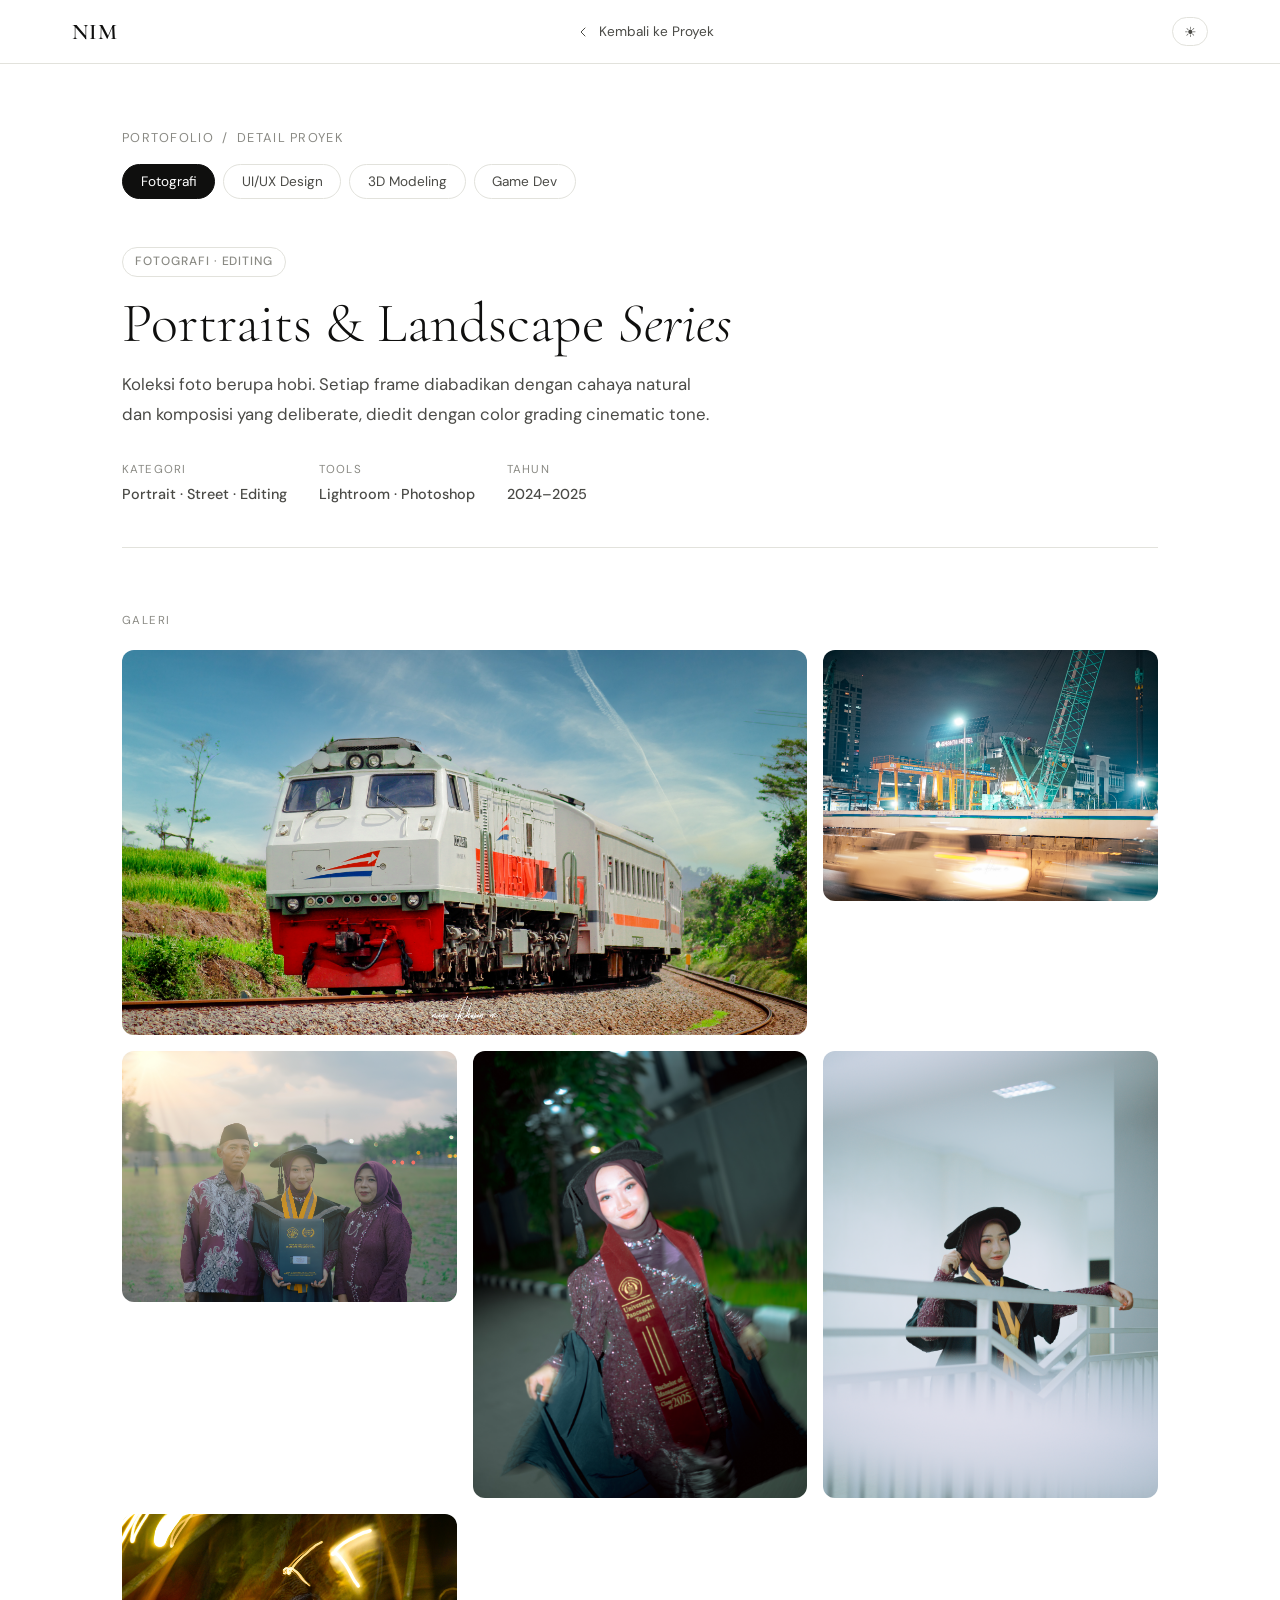
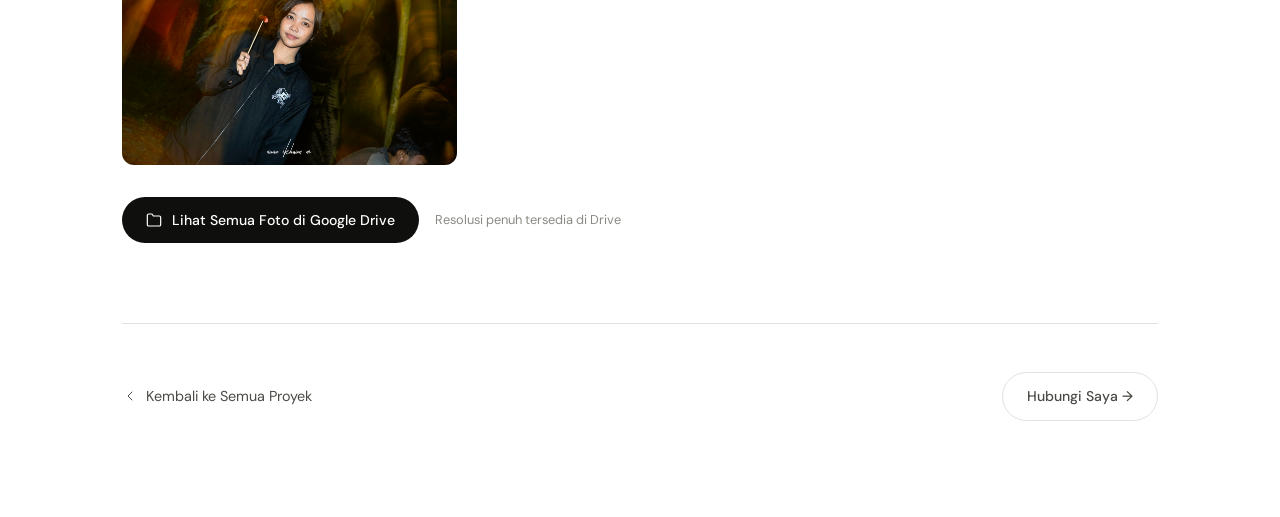
==== commit 95811b86: "update isian web" ====
--- a/project-detail.html
+++ b/project-detail.html
@@ -10,6 +10,22 @@
   <link rel="stylesheet" href="project-detail.css" />
 </head>
 <body>
+
+  <!-- LIGHTBOX -->
+  <div class="lightbox" id="lightbox" role="dialog" aria-modal="true" aria-label="Lightbox">
+    <button class="lightbox-close" id="lbClose">
+      <svg width="14" height="14" viewBox="0 0 24 24" fill="none" stroke="currentColor" stroke-width="2"><line x1="18" y1="6" x2="6" y2="18"/><line x1="6" y1="6" x2="18" y2="18"/></svg>
+      Tutup
+    </button>
+    <button class="lightbox-nav lightbox-prev" id="lbPrev" aria-label="Sebelumnya">
+      <svg width="18" height="18" viewBox="0 0 24 24" fill="none" stroke="currentColor" stroke-width="1.8"><polyline points="15 18 9 12 15 6"/></svg>
+    </button>
+    <img class="lightbox-img" id="lbImg" src="" alt="" />
+    <button class="lightbox-nav lightbox-next" id="lbNext" aria-label="Berikutnya">
+      <svg width="18" height="18" viewBox="0 0 24 24" fill="none" stroke="currentColor" stroke-width="1.8"><polyline points="9 18 15 12 9 6"/></svg>
+    </button>
+    <p class="lightbox-counter" id="lbCounter"></p>
+  </div>
 
   <!-- NAV -->
   <nav class="nav">
@@ -29,12 +45,10 @@
   <main class="page">
     <div class="container">
 
-      <!-- BREADCRUMB -->
       <p class="project-breadcrumb">
         <a href="index.html">Portofolio</a> &nbsp;/&nbsp; Detail Proyek
       </p>
 
-      <!-- ── TAB SWITCHER ── -->
       <div class="project-tabs">
         <button class="tab-btn active" data-tab="foto">Fotografi</button>
         <button class="tab-btn" data-tab="uiux">UI/UX Design</button>
@@ -42,101 +56,69 @@
         <button class="tab-btn" data-tab="game">Game Dev</button>
       </div>
 
-      <!-- ══════════════════════════════
-           TAB 1 — FOTOGRAFI
-      ══════════════════════════════ -->
+      <!-- ══════ TAB 1 — FOTOGRAFI ══════ -->
       <div class="tab-panel active" id="tab-foto">
         <div class="project-header">
           <span class="project-cat-badge">Fotografi · Editing</span>
-          <h1 class="project-title">Urban Portraits <em>Series</em></h1>
+          <h1 class="project-title">Portraits & Landscape <em>Series</em></h1>
           <p class="project-desc">
-            Koleksi foto portrait dan street photography di sudut-sudut kota. Setiap frame diabadikan dengan cahaya natural dan komposisi yang deliberate, diedit dengan color grading cinematic tone.
+            Koleksi foto berupa hobi. Setiap frame diabadikan dengan cahaya natural dan komposisi yang deliberate, diedit dengan color grading cinematic tone.
           </p>
           <div class="project-meta">
-            <div class="meta-item">
-              <p class="meta-label">Kategori</p>
-              <p class="meta-value">Portrait · Street · Editing</p>
-            </div>
-            <div class="meta-item">
-              <p class="meta-label">Tools</p>
-              <p class="meta-value">Lightroom · Photoshop</p>
-            </div>
-            <div class="meta-item">
-              <p class="meta-label">Tahun</p>
-              <p class="meta-value">2024–2025</p>
-            </div>
-          </div>
-        </div>
-
-        <!-- Galeri foto -->
+            <div class="meta-item"><p class="meta-label">Kategori</p><p class="meta-value">Portrait · Street · Editing</p></div>
+            <div class="meta-item"><p class="meta-label">Tools</p><p class="meta-value">Lightroom · Photoshop</p></div>
+            <div class="meta-item"><p class="meta-label">Tahun</p><p class="meta-value">2024–2025</p></div>
+          </div>
+        </div>
+
         <div class="gallery-section">
           <p class="section-label">Galeri</p>
           <div class="gallery-grid">
 
-            <!-- Ganti src dengan path foto kamu, href dengan link Google Drive foto tsb -->
-            <a class="gallery-item wide" href="https://drive.google.com/file/d/GANTI_ID_FOTO_1/view" target="_blank">
+            <div class="gallery-item wide" data-src="images/foto-1.jpg" data-alt="Urban Portrait 1">
               <img src="images/foto-1.jpg" alt="Urban Portrait 1" onerror="this.style.display='none';" />
-              <div class="gallery-overlay">
-                <span class="gallery-overlay-label">
-                  <svg width="14" height="14" viewBox="0 0 24 24" fill="none" stroke="currentColor" stroke-width="2"><path d="M18 13v6a2 2 0 0 1-2 2H5a2 2 0 0 1-2-2V8a2 2 0 0 1 2-2h6"/><polyline points="15 3 21 3 21 9"/><line x1="10" y1="14" x2="21" y2="3"/></svg>
-                  Buka di Drive
-                </span>
-              </div>
-            </a>
-
-            <a class="gallery-item" href="https://drive.google.com/file/d/GANTI_ID_FOTO_2/view" target="_blank">
+              <div class="gallery-overlay"><span class="gallery-overlay-label">
+                <svg width="14" height="14" viewBox="0 0 24 24" fill="none" stroke="currentColor" stroke-width="2"><circle cx="11" cy="11" r="8"/><line x1="21" y1="21" x2="16.65" y2="16.65"/><line x1="11" y1="8" x2="11" y2="14"/><line x1="8" y1="11" x2="14" y2="11"/></svg>
+                Perbesar</span></div>
+            </div>
+
+            <div class="gallery-item" data-src="images/foto-2.jpg" data-alt="Urban Portrait 2">
               <img src="images/foto-2.jpg" alt="Urban Portrait 2" onerror="this.style.display='none';" />
-              <div class="gallery-overlay">
-                <span class="gallery-overlay-label">
-                  <svg width="14" height="14" viewBox="0 0 24 24" fill="none" stroke="currentColor" stroke-width="2"><path d="M18 13v6a2 2 0 0 1-2 2H5a2 2 0 0 1-2-2V8a2 2 0 0 1 2-2h6"/><polyline points="15 3 21 3 21 9"/><line x1="10" y1="14" x2="21" y2="3"/></svg>
-                  Buka di Drive
-                </span>
-              </div>
-            </a>
-
-            <a class="gallery-item" href="https://drive.google.com/file/d/GANTI_ID_FOTO_3/view" target="_blank">
+              <div class="gallery-overlay"><span class="gallery-overlay-label">
+                <svg width="14" height="14" viewBox="0 0 24 24" fill="none" stroke="currentColor" stroke-width="2"><circle cx="11" cy="11" r="8"/><line x1="21" y1="21" x2="16.65" y2="16.65"/><line x1="11" y1="8" x2="11" y2="14"/><line x1="8" y1="11" x2="14" y2="11"/></svg>
+                Perbesar</span></div>
+            </div>
+
+            <div class="gallery-item" data-src="images/foto-3.jpg" data-alt="Urban Portrait 3">
               <img src="images/foto-3.jpg" alt="Urban Portrait 3" onerror="this.style.display='none';" />
-              <div class="gallery-overlay">
-                <span class="gallery-overlay-label">
-                  <svg width="14" height="14" viewBox="0 0 24 24" fill="none" stroke="currentColor" stroke-width="2"><path d="M18 13v6a2 2 0 0 1-2 2H5a2 2 0 0 1-2-2V8a2 2 0 0 1 2-2h6"/><polyline points="15 3 21 3 21 9"/><line x1="10" y1="14" x2="21" y2="3"/></svg>
-                  Buka di Drive
-                </span>
-              </div>
-            </a>
-
-            <a class="gallery-item tall" href="https://drive.google.com/file/d/GANTI_ID_FOTO_4/view" target="_blank">
+              <div class="gallery-overlay"><span class="gallery-overlay-label">
+                <svg width="14" height="14" viewBox="0 0 24 24" fill="none" stroke="currentColor" stroke-width="2"><circle cx="11" cy="11" r="8"/><line x1="21" y1="21" x2="16.65" y2="16.65"/><line x1="11" y1="8" x2="11" y2="14"/><line x1="8" y1="11" x2="14" y2="11"/></svg>
+                Perbesar</span></div>
+            </div>
+
+            <div class="gallery-item tall" data-src="images/foto-4.jpg" data-alt="Urban Portrait 4">
               <img src="images/foto-4.jpg" alt="Urban Portrait 4" onerror="this.style.display='none';" />
-              <div class="gallery-overlay">
-                <span class="gallery-overlay-label">
-                  <svg width="14" height="14" viewBox="0 0 24 24" fill="none" stroke="currentColor" stroke-width="2"><path d="M18 13v6a2 2 0 0 1-2 2H5a2 2 0 0 1-2-2V8a2 2 0 0 1 2-2h6"/><polyline points="15 3 21 3 21 9"/><line x1="10" y1="14" x2="21" y2="3"/></svg>
-                  Buka di Drive
-                </span>
-              </div>
-            </a>
-
-            <a class="gallery-item tall" href="https://drive.google.com/file/d/GANTI_ID_FOTO_5/view" target="_blank">
+              <div class="gallery-overlay"><span class="gallery-overlay-label">
+                <svg width="14" height="14" viewBox="0 0 24 24" fill="none" stroke="currentColor" stroke-width="2"><circle cx="11" cy="11" r="8"/><line x1="21" y1="21" x2="16.65" y2="16.65"/><line x1="11" y1="8" x2="11" y2="14"/><line x1="8" y1="11" x2="14" y2="11"/></svg>
+                Perbesar</span></div>
+            </div>
+
+            <div class="gallery-item tall" data-src="images/foto-5.jpg" data-alt="Urban Portrait 5">
               <img src="images/foto-5.jpg" alt="Urban Portrait 5" onerror="this.style.display='none';" />
-              <div class="gallery-overlay">
-                <span class="gallery-overlay-label">
-                  <svg width="14" height="14" viewBox="0 0 24 24" fill="none" stroke="currentColor" stroke-width="2"><path d="M18 13v6a2 2 0 0 1-2 2H5a2 2 0 0 1-2-2V8a2 2 0 0 1 2-2h6"/><polyline points="15 3 21 3 21 9"/><line x1="10" y1="14" x2="21" y2="3"/></svg>
-                  Buka di Drive
-                </span>
-              </div>
-            </a>
-
-            <a class="gallery-item" href="https://drive.google.com/file/d/GANTI_ID_FOTO_6/view" target="_blank">
+              <div class="gallery-overlay"><span class="gallery-overlay-label">
+                <svg width="14" height="14" viewBox="0 0 24 24" fill="none" stroke="currentColor" stroke-width="2"><circle cx="11" cy="11" r="8"/><line x1="21" y1="21" x2="16.65" y2="16.65"/><line x1="11" y1="8" x2="11" y2="14"/><line x1="8" y1="11" x2="14" y2="11"/></svg>
+                Perbesar</span></div>
+            </div>
+
+            <div class="gallery-item" data-src="images/foto-6.jpg" data-alt="Urban Portrait 6">
               <img src="images/foto-6.jpg" alt="Urban Portrait 6" onerror="this.style.display='none';" />
-              <div class="gallery-overlay">
-                <span class="gallery-overlay-label">
-                  <svg width="14" height="14" viewBox="0 0 24 24" fill="none" stroke="currentColor" stroke-width="2"><path d="M18 13v6a2 2 0 0 1-2 2H5a2 2 0 0 1-2-2V8a2 2 0 0 1 2-2h6"/><polyline points="15 3 21 3 21 9"/><line x1="10" y1="14" x2="21" y2="3"/></svg>
-                  Buka di Drive
-                </span>
-              </div>
-            </a>
-
-          </div>
-
-          <!-- CTA ke folder Google Drive -->
+              <div class="gallery-overlay"><span class="gallery-overlay-label">
+                <svg width="14" height="14" viewBox="0 0 24 24" fill="none" stroke="currentColor" stroke-width="2"><circle cx="11" cy="11" r="8"/><line x1="21" y1="21" x2="16.65" y2="16.65"/><line x1="11" y1="8" x2="11" y2="14"/><line x1="8" y1="11" x2="14" y2="11"/></svg>
+                Perbesar</span></div>
+            </div>
+
+          </div>
+
           <div class="drive-cta">
             <a href="https://drive.google.com/drive/folders/GANTI_ID_FOLDER_FOTO" target="_blank" class="btn-drive">
               <svg width="16" height="16" viewBox="0 0 24 24" fill="none" stroke="currentColor" stroke-width="1.8" stroke-linecap="round" stroke-linejoin="round"><path d="M22 19a2 2 0 0 1-2 2H4a2 2 0 0 1-2-2V5a2 2 0 0 1 2-2h5l2 3h9a2 2 0 0 1 2 2z"/></svg>
@@ -147,9 +129,7 @@
         </div>
       </div>
 
-      <!-- ══════════════════════════════
-           TAB 2 — UI/UX
-      ══════════════════════════════ -->
+      <!-- ══════ TAB 2 — UI/UX ══════ -->
       <div class="tab-panel" id="tab-uiux">
         <div class="project-header">
           <span class="project-cat-badge">UI/UX Design</span>
@@ -158,22 +138,10 @@
             Desain lengkap aplikasi belajar online — mulai dari user research, wireframing, hingga high-fidelity prototype. Mencakup 40+ layar beserta design system yang komprehensif.
           </p>
           <div class="project-meta">
-            <div class="meta-item">
-              <p class="meta-label">Scope</p>
-              <p class="meta-value">Research · UX · UI · Prototype</p>
-            </div>
-            <div class="meta-item">
-              <p class="meta-label">Tools</p>
-              <p class="meta-value">Figma · FigJam</p>
-            </div>
-            <div class="meta-item">
-              <p class="meta-label">Layar</p>
-              <p class="meta-value">40+ Screens</p>
-            </div>
-            <div class="meta-item">
-              <p class="meta-label">Tahun</p>
-              <p class="meta-value">2024</p>
-            </div>
+            <div class="meta-item"><p class="meta-label">Scope</p><p class="meta-value">Research · UX · UI · Prototype</p></div>
+            <div class="meta-item"><p class="meta-label">Tools</p><p class="meta-value">Figma · FigJam</p></div>
+            <div class="meta-item"><p class="meta-label">Layar</p><p class="meta-value">40+ Screens</p></div>
+            <div class="meta-item"><p class="meta-label">Tahun</p><p class="meta-value">2024</p></div>
           </div>
         </div>
 
@@ -181,45 +149,33 @@
           <p class="section-label">Screenshot Desain</p>
           <div class="gallery-grid cols-2">
 
-            <a class="gallery-item wide" href="https://drive.google.com/file/d/GANTI_ID_UIUX_1/view" target="_blank">
+            <div class="gallery-item wide" data-src="images/project-2.jpg" data-alt="E-Learning Onboarding">
               <img src="images/project-2.jpg" alt="E-Learning Onboarding" onerror="this.style.display='none';" />
-              <div class="gallery-overlay">
-                <span class="gallery-overlay-label">
-                  <svg width="14" height="14" viewBox="0 0 24 24" fill="none" stroke="currentColor" stroke-width="2"><path d="M18 13v6a2 2 0 0 1-2 2H5a2 2 0 0 1-2-2V8a2 2 0 0 1 2-2h6"/><polyline points="15 3 21 3 21 9"/><line x1="10" y1="14" x2="21" y2="3"/></svg>
-                  Buka di Drive
-                </span>
-              </div>
-            </a>
-
-            <a class="gallery-item" href="https://drive.google.com/file/d/GANTI_ID_UIUX_2/view" target="_blank">
+              <div class="gallery-overlay"><span class="gallery-overlay-label">
+                <svg width="14" height="14" viewBox="0 0 24 24" fill="none" stroke="currentColor" stroke-width="2"><circle cx="11" cy="11" r="8"/><line x1="21" y1="21" x2="16.65" y2="16.65"/><line x1="11" y1="8" x2="11" y2="14"/><line x1="8" y1="11" x2="14" y2="11"/></svg>
+                Perbesar</span></div>
+            </div>
+
+            <div class="gallery-item" data-src="images/uiux-2.jpg" data-alt="E-Learning Dashboard">
               <img src="images/uiux-2.jpg" alt="E-Learning Dashboard" onerror="this.style.display='none';" />
-              <div class="gallery-overlay">
-                <span class="gallery-overlay-label">
-                  <svg width="14" height="14" viewBox="0 0 24 24" fill="none" stroke="currentColor" stroke-width="2"><path d="M18 13v6a2 2 0 0 1-2 2H5a2 2 0 0 1-2-2V8a2 2 0 0 1 2-2h6"/><polyline points="15 3 21 3 21 9"/><line x1="10" y1="14" x2="21" y2="3"/></svg>
-                  Buka di Drive
-                </span>
-              </div>
-            </a>
-
-            <a class="gallery-item" href="https://drive.google.com/file/d/GANTI_ID_UIUX_3/view" target="_blank">
+              <div class="gallery-overlay"><span class="gallery-overlay-label">
+                <svg width="14" height="14" viewBox="0 0 24 24" fill="none" stroke="currentColor" stroke-width="2"><circle cx="11" cy="11" r="8"/><line x1="21" y1="21" x2="16.65" y2="16.65"/><line x1="11" y1="8" x2="11" y2="14"/><line x1="8" y1="11" x2="14" y2="11"/></svg>
+                Perbesar</span></div>
+            </div>
+
+            <div class="gallery-item" data-src="images/uiux-3.jpg" data-alt="E-Learning Course">
               <img src="images/uiux-3.jpg" alt="E-Learning Course" onerror="this.style.display='none';" />
-              <div class="gallery-overlay">
-                <span class="gallery-overlay-label">
-                  <svg width="14" height="14" viewBox="0 0 24 24" fill="none" stroke="currentColor" stroke-width="2"><path d="M18 13v6a2 2 0 0 1-2 2H5a2 2 0 0 1-2-2V8a2 2 0 0 1 2-2h6"/><polyline points="15 3 21 3 21 9"/><line x1="10" y1="14" x2="21" y2="3"/></svg>
-                  Buka di Drive
-                </span>
-              </div>
-            </a>
-
-            <a class="gallery-item" href="https://drive.google.com/file/d/GANTI_ID_UIUX_4/view" target="_blank">
+              <div class="gallery-overlay"><span class="gallery-overlay-label">
+                <svg width="14" height="14" viewBox="0 0 24 24" fill="none" stroke="currentColor" stroke-width="2"><circle cx="11" cy="11" r="8"/><line x1="21" y1="21" x2="16.65" y2="16.65"/><line x1="11" y1="8" x2="11" y2="14"/><line x1="8" y1="11" x2="14" y2="11"/></svg>
+                Perbesar</span></div>
+            </div>
+
+            <div class="gallery-item" data-src="images/uiux-4.jpg" data-alt="E-Learning Design System">
               <img src="images/uiux-4.jpg" alt="E-Learning Design System" onerror="this.style.display='none';" />
-              <div class="gallery-overlay">
-                <span class="gallery-overlay-label">
-                  <svg width="14" height="14" viewBox="0 0 24 24" fill="none" stroke="currentColor" stroke-width="2"><path d="M18 13v6a2 2 0 0 1-2 2H5a2 2 0 0 1-2-2V8a2 2 0 0 1 2-2h6"/><polyline points="15 3 21 3 21 9"/><line x1="10" y1="14" x2="21" y2="3"/></svg>
-                  Buka di Drive
-                </span>
-              </div>
-            </a>
+              <div class="gallery-overlay"><span class="gallery-overlay-label">
+                <svg width="14" height="14" viewBox="0 0 24 24" fill="none" stroke="currentColor" stroke-width="2"><circle cx="11" cy="11" r="8"/><line x1="21" y1="21" x2="16.65" y2="16.65"/><line x1="11" y1="8" x2="11" y2="14"/><line x1="8" y1="11" x2="14" y2="11"/></svg>
+                Perbesar</span></div>
+            </div>
 
           </div>
 
@@ -236,9 +192,7 @@
         </div>
       </div>
 
-      <!-- ══════════════════════════════
-           TAB 3 — 3D MODELING
-      ══════════════════════════════ -->
+      <!-- ══════ TAB 3 — 3D MODELING ══════ -->
       <div class="tab-panel" id="tab-3d">
         <div class="project-header">
           <span class="project-cat-badge">Blender · 3D Modeling</span>
@@ -247,22 +201,10 @@
             Pembuatan aset 3D untuk keperluan game dan visualisasi. Meliputi modeling, texturing, UV unwrapping, dan rendering environment mulai dari gaya low-poly hingga realistis.
           </p>
           <div class="project-meta">
-            <div class="meta-item">
-              <p class="meta-label">Scope</p>
-              <p class="meta-value">Modeling · Texturing · Render</p>
-            </div>
-            <div class="meta-item">
-              <p class="meta-label">Tools</p>
-              <p class="meta-value">Blender · Substance Painter</p>
-            </div>
-            <div class="meta-item">
-              <p class="meta-label">Gaya</p>
-              <p class="meta-value">Low-poly · Realistis</p>
-            </div>
-            <div class="meta-item">
-              <p class="meta-label">Tahun</p>
-              <p class="meta-value">2024–2025</p>
-            </div>
+            <div class="meta-item"><p class="meta-label">Scope</p><p class="meta-value">Modeling · Texturing · Render</p></div>
+            <div class="meta-item"><p class="meta-label">Tools</p><p class="meta-value">Blender · Substance Painter</p></div>
+            <div class="meta-item"><p class="meta-label">Gaya</p><p class="meta-value">Low-poly · Realistis</p></div>
+            <div class="meta-item"><p class="meta-label">Tahun</p><p class="meta-value">2024–2025</p></div>
           </div>
         </div>
 
@@ -270,55 +212,40 @@
           <p class="section-label">Render & Showcase</p>
           <div class="gallery-grid">
 
-            <a class="gallery-item" href="https://drive.google.com/file/d/GANTI_ID_3D_1/view" target="_blank">
+            <div class="gallery-item" data-src="images/3D/container1.png" data-alt="3D Asset 1">
               <img src="images/3D/container1.png" alt="3D Asset 1" onerror="this.style.display='none';" />
-              <div class="gallery-overlay">
-                <span class="gallery-overlay-label">
-                  <svg width="14" height="14" viewBox="0 0 24 24" fill="none" stroke="currentColor" stroke-width="2"><path d="M18 13v6a2 2 0 0 1-2 2H5a2 2 0 0 1-2-2V8a2 2 0 0 1 2-2h6"/><polyline points="15 3 21 3 21 9"/><line x1="10" y1="14" x2="21" y2="3"/></svg>
-                  Buka di Drive
-                </span>
-              </div>
-            </a>
-
-            <a class="gallery-item" href="https://drive.google.com/file/d/GANTI_ID_3D_2/view" target="_blank">
+              <div class="gallery-overlay"><span class="gallery-overlay-label">
+                <svg width="14" height="14" viewBox="0 0 24 24" fill="none" stroke="currentColor" stroke-width="2"><circle cx="11" cy="11" r="8"/><line x1="21" y1="21" x2="16.65" y2="16.65"/><line x1="11" y1="8" x2="11" y2="14"/><line x1="8" y1="11" x2="14" y2="11"/></svg>
+                Perbesar</span></div>
+            </div>
+
+            <div class="gallery-item" data-src="images/3D/hasil 4.png" data-alt="3D Asset 2">
               <img src="images/3D/hasil 4.png" alt="3D Asset 2" onerror="this.style.display='none';" />
-              <div class="gallery-overlay">
-                <span class="gallery-overlay-label">
-                  <svg width="14" height="14" viewBox="0 0 24 24" fill="none" stroke="currentColor" stroke-width="2"><path d="M18 13v6a2 2 0 0 1-2 2H5a2 2 0 0 1-2-2V8a2 2 0 0 1 2-2h6"/><polyline points="15 3 21 3 21 9"/><line x1="10" y1="14" x2="21" y2="3"/></svg>
-                  Buka di Drive
-                </span>
-              </div>
-            </a>
-
-            <a class="gallery-item" href="https://drive.google.com/file/d/GANTI_ID_3D_3/view" target="_blank">
+              <div class="gallery-overlay"><span class="gallery-overlay-label">
+                <svg width="14" height="14" viewBox="0 0 24 24" fill="none" stroke="currentColor" stroke-width="2"><circle cx="11" cy="11" r="8"/><line x1="21" y1="21" x2="16.65" y2="16.65"/><line x1="11" y1="8" x2="11" y2="14"/><line x1="8" y1="11" x2="14" y2="11"/></svg>
+                Perbesar</span></div>
+            </div>
+
+            <div class="gallery-item" data-src="images/3D/RTX 2.png" data-alt="3D Wireframe">
               <img src="images/3D/RTX 2.png" alt="3D Wireframe" onerror="this.style.display='none';" />
-              <div class="gallery-overlay">
-                <span class="gallery-overlay-label">
-                  <svg width="14" height="14" viewBox="0 0 24 24" fill="none" stroke="currentColor" stroke-width="2"><path d="M18 13v6a2 2 0 0 1-2 2H5a2 2 0 0 1-2-2V8a2 2 0 0 1 2-2h6"/><polyline points="15 3 21 3 21 9"/><line x1="10" y1="14" x2="21" y2="3"/></svg>
-                  Buka di Drive
-                </span>
-              </div>
-            </a>
-
-            <a class="gallery-item wide" href="https://drive.google.com/file/d/GANTI_ID_3D_4/view" target="_blank">
+              <div class="gallery-overlay"><span class="gallery-overlay-label">
+                <svg width="14" height="14" viewBox="0 0 24 24" fill="none" stroke="currentColor" stroke-width="2"><circle cx="11" cy="11" r="8"/><line x1="21" y1="21" x2="16.65" y2="16.65"/><line x1="11" y1="8" x2="11" y2="14"/><line x1="8" y1="11" x2="14" y2="11"/></svg>
+                Perbesar</span></div>
+            </div>
+
+            <div class="gallery-item wide" data-src="images/3D/rumput2.png" data-alt="3D Environment">
               <img src="images/3D/rumput2.png" alt="3D Environment" onerror="this.style.display='none';" />
-              <div class="gallery-overlay">
-                <span class="gallery-overlay-label">
-                  <svg width="14" height="14" viewBox="0 0 24 24" fill="none" stroke="currentColor" stroke-width="2"><path d="M18 13v6a2 2 0 0 1-2 2H5a2 2 0 0 1-2-2V8a2 2 0 0 1 2-2h6"/><polyline points="15 3 21 3 21 9"/><line x1="10" y1="14" x2="21" y2="3"/></svg>
-                  Buka di Drive
-                </span>
-              </div>
-            </a>
-
-            <a class="gallery-item" href="https://drive.google.com/file/d/GANTI_ID_3D_5/view" target="_blank">
+              <div class="gallery-overlay"><span class="gallery-overlay-label">
+                <svg width="14" height="14" viewBox="0 0 24 24" fill="none" stroke="currentColor" stroke-width="2"><circle cx="11" cy="11" r="8"/><line x1="21" y1="21" x2="16.65" y2="16.65"/><line x1="11" y1="8" x2="11" y2="14"/><line x1="8" y1="11" x2="14" y2="11"/></svg>
+                Perbesar</span></div>
+            </div>
+
+            <div class="gallery-item" data-src="images/3D/Screenshot 2026-06-22 002420.png" data-alt="3D Texture">
               <img src="images/3D/Screenshot 2026-06-22 002420.png" alt="3D Texture" onerror="this.style.display='none';" />
-              <div class="gallery-overlay">
-                <span class="gallery-overlay-label">
-                  <svg width="14" height="14" viewBox="0 0 24 24" fill="none" stroke="currentColor" stroke-width="2"><path d="M18 13v6a2 2 0 0 1-2 2H5a2 2 0 0 1-2-2V8a2 2 0 0 1 2-2h6"/><polyline points="15 3 21 3 21 9"/><line x1="10" y1="14" x2="21" y2="3"/></svg>
-                  Buka di Drive
-                </span>
-              </div>
-            </a>
+              <div class="gallery-overlay"><span class="gallery-overlay-label">
+                <svg width="14" height="14" viewBox="0 0 24 24" fill="none" stroke="currentColor" stroke-width="2"><circle cx="11" cy="11" r="8"/><line x1="21" y1="21" x2="16.65" y2="16.65"/><line x1="11" y1="8" x2="11" y2="14"/><line x1="8" y1="11" x2="14" y2="11"/></svg>
+                Perbesar</span></div>
+            </div>
 
           </div>
 
@@ -332,9 +259,7 @@
         </div>
       </div>
 
-      <!-- ══════════════════════════════
-           TAB 4 — GAME DEV
-      ══════════════════════════════ -->
+      <!-- ══════ TAB 4 — GAME DEV ══════ -->
       <div class="tab-panel" id="tab-game">
         <div class="project-header">
           <span class="project-cat-badge">Unity · C# · Game Dev</span>
@@ -343,22 +268,10 @@
             Game simulasi mengemudi truk berbasis Unity dengan fisika kendaraan realistis menggunakan WheelCollider. Dilengkapi sistem kamera orbit gaya Forza, speedometer UI, engine audio state machine, dan pause menu yang modular.
           </p>
           <div class="project-meta">
-            <div class="meta-item">
-              <p class="meta-label">Engine</p>
-              <p class="meta-value">Unity 2022+</p>
-            </div>
-            <div class="meta-item">
-              <p class="meta-label">Bahasa</p>
-              <p class="meta-value">C#</p>
-            </div>
-            <div class="meta-item">
-              <p class="meta-label">Fitur</p>
-              <p class="meta-value">Physics · Camera · Audio · UI</p>
-            </div>
-            <div class="meta-item">
-              <p class="meta-label">Tahun</p>
-              <p class="meta-value">2025</p>
-            </div>
+            <div class="meta-item"><p class="meta-label">Engine</p><p class="meta-value">Unity 2022+</p></div>
+            <div class="meta-item"><p class="meta-label">Bahasa</p><p class="meta-value">C#</p></div>
+            <div class="meta-item"><p class="meta-label">Fitur</p><p class="meta-value">Physics · Camera · Audio · UI</p></div>
+            <div class="meta-item"><p class="meta-label">Tahun</p><p class="meta-value">2025</p></div>
           </div>
         </div>
 
@@ -366,55 +279,40 @@
           <p class="section-label">Screenshot & Gameplay</p>
           <div class="gallery-grid">
 
-            <a class="gallery-item wide" href="https://drive.google.com/file/d/GANTI_ID_GAME_1/view" target="_blank">
+            <div class="gallery-item wide" data-src="images/GameDev/project-7.png" data-alt="Truck Simulator Gameplay">
               <img src="images/GameDev/project-7.png" alt="Truck Simulator Gameplay" onerror="this.style.display='none';" />
-              <div class="gallery-overlay">
-                <span class="gallery-overlay-label">
-                  <svg width="14" height="14" viewBox="0 0 24 24" fill="none" stroke="currentColor" stroke-width="2"><path d="M18 13v6a2 2 0 0 1-2 2H5a2 2 0 0 1-2-2V8a2 2 0 0 1 2-2h6"/><polyline points="15 3 21 3 21 9"/><line x1="10" y1="14" x2="21" y2="3"/></svg>
-                  Buka di Drive
-                </span>
-              </div>
-            </a>
-
-            <a class="gallery-item" href="https://drive.google.com/file/d/GANTI_ID_GAME_2/view" target="_blank">
+              <div class="gallery-overlay"><span class="gallery-overlay-label">
+                <svg width="14" height="14" viewBox="0 0 24 24" fill="none" stroke="currentColor" stroke-width="2"><circle cx="11" cy="11" r="8"/><line x1="21" y1="21" x2="16.65" y2="16.65"/><line x1="11" y1="8" x2="11" y2="14"/><line x1="8" y1="11" x2="14" y2="11"/></svg>
+                Perbesar</span></div>
+            </div>
+
+            <div class="gallery-item" data-src="images/GameDev/Screenshot 2026-06-24 141731.png" data-alt="Truck Simulator UI">
               <img src="images/GameDev/Screenshot 2026-06-24 141731.png" alt="Truck Simulator UI" onerror="this.style.display='none';" />
-              <div class="gallery-overlay">
-                <span class="gallery-overlay-label">
-                  <svg width="14" height="14" viewBox="0 0 24 24" fill="none" stroke="currentColor" stroke-width="2"><path d="M18 13v6a2 2 0 0 1-2 2H5a2 2 0 0 1-2-2V8a2 2 0 0 1 2-2h6"/><polyline points="15 3 21 3 21 9"/><line x1="10" y1="14" x2="21" y2="3"/></svg>
-                  Buka di Drive
-                </span>
-              </div>
-            </a>
-
-            <a class="gallery-item" href="https://drive.google.com/file/d/GANTI_ID_GAME_3/view" target="_blank">
+              <div class="gallery-overlay"><span class="gallery-overlay-label">
+                <svg width="14" height="14" viewBox="0 0 24 24" fill="none" stroke="currentColor" stroke-width="2"><circle cx="11" cy="11" r="8"/><line x1="21" y1="21" x2="16.65" y2="16.65"/><line x1="11" y1="8" x2="11" y2="14"/><line x1="8" y1="11" x2="14" y2="11"/></svg>
+                Perbesar</span></div>
+            </div>
+
+            <div class="gallery-item" data-src="images/GameDev/Screenshot 2026-06-24 141842.png" data-alt="Truck Simulator Camera">
               <img src="images/GameDev/Screenshot 2026-06-24 141842.png" alt="Truck Simulator Camera" onerror="this.style.display='none';" />
-              <div class="gallery-overlay">
-                <span class="gallery-overlay-label">
-                  <svg width="14" height="14" viewBox="0 0 24 24" fill="none" stroke="currentColor" stroke-width="2"><path d="M18 13v6a2 2 0 0 1-2 2H5a2 2 0 0 1-2-2V8a2 2 0 0 1 2-2h6"/><polyline points="15 3 21 3 21 9"/><line x1="10" y1="14" x2="21" y2="3"/></svg>
-                  Buka di Drive
-                </span>
-              </div>
-            </a>
-
-            <a class="gallery-item" href="https://drive.google.com/file/d/GANTI_ID_GAME_4/view" target="_blank">
-              <img src="images/game-4.jpg" alt="Truck Simulator Pause Menu" onerror="this.style.display='none';" />
-              <div class="gallery-overlay">
-                <span class="gallery-overlay-label">
-                  <svg width="14" height="14" viewBox="0 0 24 24" fill="none" stroke="currentColor" stroke-width="2"><path d="M18 13v6a2 2 0 0 1-2 2H5a2 2 0 0 1-2-2V8a2 2 0 0 1 2-2h6"/><polyline points="15 3 21 3 21 9"/><line x1="10" y1="14" x2="21" y2="3"/></svg>
-                  Buka di Drive
-                </span>
-              </div>
-            </a>
-
-            <a class="gallery-item wide" href="https://drive.google.com/file/d/GANTI_ID_GAME_5/view" target="_blank">
-              <img src="images/game-5.jpg" alt="Truck Simulator Scene" onerror="this.style.display='none';" />
-              <div class="gallery-overlay">
-                <span class="gallery-overlay-label">
-                  <svg width="14" height="14" viewBox="0 0 24 24" fill="none" stroke="currentColor" stroke-width="2"><path d="M18 13v6a2 2 0 0 1-2 2H5a2 2 0 0 1-2-2V8a2 2 0 0 1 2-2h6"/><polyline points="15 3 21 3 21 9"/><line x1="10" y1="14" x2="21" y2="3"/></svg>
-                  Buka di Drive
-                </span>
-              </div>
-            </a>
+              <div class="gallery-overlay"><span class="gallery-overlay-label">
+                <svg width="14" height="14" viewBox="0 0 24 24" fill="none" stroke="currentColor" stroke-width="2"><circle cx="11" cy="11" r="8"/><line x1="21" y1="21" x2="16.65" y2="16.65"/><line x1="11" y1="8" x2="11" y2="14"/><line x1="8" y1="11" x2="14" y2="11"/></svg>
+                Perbesar</span></div>
+            </div>
+
+            <div class="gallery-item" data-src="images/GameDev/Screenshot 2026-06-30 145628.png" data-alt="Truck Simulator Pause Menu">
+              <img src="images/GameDev/Screenshot 2026-06-30 145628.png" alt="Truck Simulator Pause Menu" onerror="this.style.display='none';" />
+              <div class="gallery-overlay"><span class="gallery-overlay-label">
+                <svg width="14" height="14" viewBox="0 0 24 24" fill="none" stroke="currentColor" stroke-width="2"><circle cx="11" cy="11" r="8"/><line x1="21" y1="21" x2="16.65" y2="16.65"/><line x1="11" y1="8" x2="11" y2="14"/><line x1="8" y1="11" x2="14" y2="11"/></svg>
+                Perbesar</span></div>
+            </div>
+
+            <div class="gallery-item wide" data-src="images/GameDev/Screenshot 2026-06-30 145751.png" data-alt="Truck Simulator Scene">
+              <img src="images/GameDev/Screenshot 2026-06-30 145751.png" alt="Truck Simulator Scene" onerror="this.style.display='none';" />
+              <div class="gallery-overlay"><span class="gallery-overlay-label">
+                <svg width="14" height="14" viewBox="0 0 24 24" fill="none" stroke="currentColor" stroke-width="2"><circle cx="11" cy="11" r="8"/><line x1="21" y1="21" x2="16.65" y2="16.65"/><line x1="11" y1="8" x2="11" y2="14"/><line x1="8" y1="11" x2="14" y2="11"/></svg>
+                Perbesar</span></div>
+            </div>
 
           </div>
 
@@ -428,7 +326,6 @@
         </div>
       </div>
 
-      <!-- ── BOTTOM NAV ── -->
       <div class="bottom-nav">
         <a href="index.html#projects" class="nav-back" style="font-size:0.9rem;">
           <svg width="16" height="16" viewBox="0 0 24 24" fill="none" stroke="currentColor" stroke-width="1.5" stroke-linecap="round" stroke-linejoin="round"><polyline points="15 18 9 12 15 6"/></svg>
@@ -441,39 +338,86 @@
   </main>
 
   <script>
-    // ── Theme toggle ──
+    /* Theme toggle */
     const toggle = document.getElementById('themeToggle');
     const html = document.documentElement;
-    const saved = localStorage.getItem('theme') || 'light';
-    html.setAttribute('data-theme', saved);
+    html.setAttribute('data-theme', localStorage.getItem('theme') || 'light');
     toggle.addEventListener('click', () => {
       const next = html.getAttribute('data-theme') === 'light' ? 'dark' : 'light';
       html.setAttribute('data-theme', next);
       localStorage.setItem('theme', next);
     });
 
-    // ── Tab switching ──
+    /* Tab switching */
     const tabBtns = document.querySelectorAll('.tab-btn');
     const tabPanels = document.querySelectorAll('.tab-panel');
-
     tabBtns.forEach(btn => {
       btn.addEventListener('click', () => {
-        const target = btn.dataset.tab;
         tabBtns.forEach(b => b.classList.remove('active'));
         tabPanels.forEach(p => p.classList.remove('active'));
         btn.classList.add('active');
-        document.getElementById('tab-' + target).classList.add('active');
+        document.getElementById('tab-' + btn.dataset.tab).classList.add('active');
         window.scrollTo({ top: 0, behavior: 'smooth' });
       });
     });
-
-    // ── Open tab from URL hash ──
-    // Contoh: project-detail.html#game → buka tab game
     const hash = location.hash.replace('#', '');
     if (hash && document.getElementById('tab-' + hash)) {
       document.querySelector(`[data-tab="${hash}"]`)?.click();
     }
-    
+
+    /* Lightbox */
+    const lightbox  = document.getElementById('lightbox');
+    const lbImg     = document.getElementById('lbImg');
+    const lbCounter = document.getElementById('lbCounter');
+    const lbClose   = document.getElementById('lbClose');
+    const lbPrev    = document.getElementById('lbPrev');
+    const lbNext    = document.getElementById('lbNext');
+
+    let currentItems = [];
+    let currentIndex = 0;
+
+    function openLightbox(items, index) {
+      currentItems = items;
+      currentIndex = index;
+      showImage();
+      lightbox.classList.add('active');
+      document.body.style.overflow = 'hidden';
+    }
+    function closeLightbox() {
+      lightbox.classList.remove('active');
+      document.body.style.overflow = '';
+    }
+    function showImage() {
+      const item = currentItems[currentIndex];
+      lbImg.src = item.dataset.src || item.querySelector('img')?.src || '';
+      lbImg.alt = item.dataset.alt || '';
+      lbCounter.textContent = (currentIndex + 1) + ' / ' + currentItems.length;
+      lbPrev.style.display = currentItems.length > 1 ? 'flex' : 'none';
+      lbNext.style.display = currentItems.length > 1 ? 'flex' : 'none';
+    }
+    function navigate(dir) {
+      currentIndex = (currentIndex + dir + currentItems.length) % currentItems.length;
+      lbImg.style.opacity = '0';
+      setTimeout(() => { showImage(); lbImg.style.opacity = '1'; }, 150);
+    }
+
+    document.querySelectorAll('.gallery-grid').forEach(grid => {
+      const items = Array.from(grid.querySelectorAll('.gallery-item'));
+      items.forEach((item, i) => {
+        item.addEventListener('click', () => openLightbox(items, i));
+      });
+    });
+
+    lbClose.addEventListener('click', closeLightbox);
+    lbPrev.addEventListener('click', (e) => { e.stopPropagation(); navigate(-1); });
+    lbNext.addEventListener('click', (e) => { e.stopPropagation(); navigate(1); });
+    lightbox.addEventListener('click', (e) => { if (e.target === lightbox) closeLightbox(); });
+    document.addEventListener('keydown', (e) => {
+      if (!lightbox.classList.contains('active')) return;
+      if (e.key === 'Escape')     closeLightbox();
+      if (e.key === 'ArrowLeft')  navigate(-1);
+      if (e.key === 'ArrowRight') navigate(1);
+    });
   </script>
 </body>
 </html>
--- a/project-detail.css
+++ b/project-detail.css
@@ -356,6 +356,101 @@
   opacity: 0.4;
 }
 
+/* ── LIGHTBOX ── */
+.lightbox {
+  position: fixed;
+  inset: 0;
+  z-index: 999;
+  display: flex;
+  align-items: center;
+  justify-content: center;
+  background: rgba(0, 0, 0, 0.92);
+  opacity: 0;
+  pointer-events: none;
+  transition: opacity 0.3s cubic-bezier(0.4, 0, 0.2, 1);
+}
+
+.lightbox.active {
+  opacity: 1;
+  pointer-events: all;
+}
+
+.lightbox-img {
+  max-width: 90vw;
+  max-height: 88vh;
+  object-fit: contain;
+  border-radius: 6px;
+  transform: scale(0.95);
+  transition: transform 0.3s cubic-bezier(0.4, 0, 0.2, 1);
+  display: block;
+}
+
+.lightbox.active .lightbox-img {
+  transform: scale(1);
+}
+
+.lightbox-close {
+  position: absolute;
+  top: 1.25rem;
+  right: 1.5rem;
+  background: none;
+  border: 1px solid rgba(255, 255, 255, 0.25);
+  border-radius: 100px;
+  color: #fff;
+  font-size: 0.85rem;
+  padding: 0.35rem 0.9rem;
+  cursor: pointer;
+  transition: border-color 0.2s, background 0.2s;
+  display: flex;
+  align-items: center;
+  gap: 0.4rem;
+}
+
+.lightbox-close:hover {
+  border-color: rgba(255, 255, 255, 0.6);
+  background: rgba(255, 255, 255, 0.08);
+}
+
+.lightbox-nav {
+  position: absolute;
+  top: 50%;
+  transform: translateY(-50%);
+  background: none;
+  border: 1px solid rgba(255, 255, 255, 0.25);
+  border-radius: 100px;
+  color: #fff;
+  width: 2.5rem;
+  height: 2.5rem;
+  display: flex;
+  align-items: center;
+  justify-content: center;
+  cursor: pointer;
+  transition: border-color 0.2s, background 0.2s;
+}
+
+.lightbox-nav:hover {
+  border-color: rgba(255, 255, 255, 0.6);
+  background: rgba(255, 255, 255, 0.08);
+}
+
+.lightbox-prev { left: 1.25rem; }
+.lightbox-next { right: 1.25rem; }
+
+.lightbox-counter {
+  position: absolute;
+  bottom: 1.25rem;
+  left: 50%;
+  transform: translateX(-50%);
+  color: rgba(255, 255, 255, 0.5);
+  font-size: 0.8rem;
+  letter-spacing: 0.06em;
+}
+
+/* cursor pointer pada gallery item */
+.gallery-item {
+  cursor: zoom-in;
+}
+
 /* ── DRIVE CTA ── */
 .drive-cta {
   margin-top: 2rem;
@@ -448,4 +543,4 @@
   .gallery-grid { grid-template-columns: 1fr; }
   .gallery-item.wide { grid-column: span 1; }
   .project-meta { gap: 1.25rem; }
-}
+}
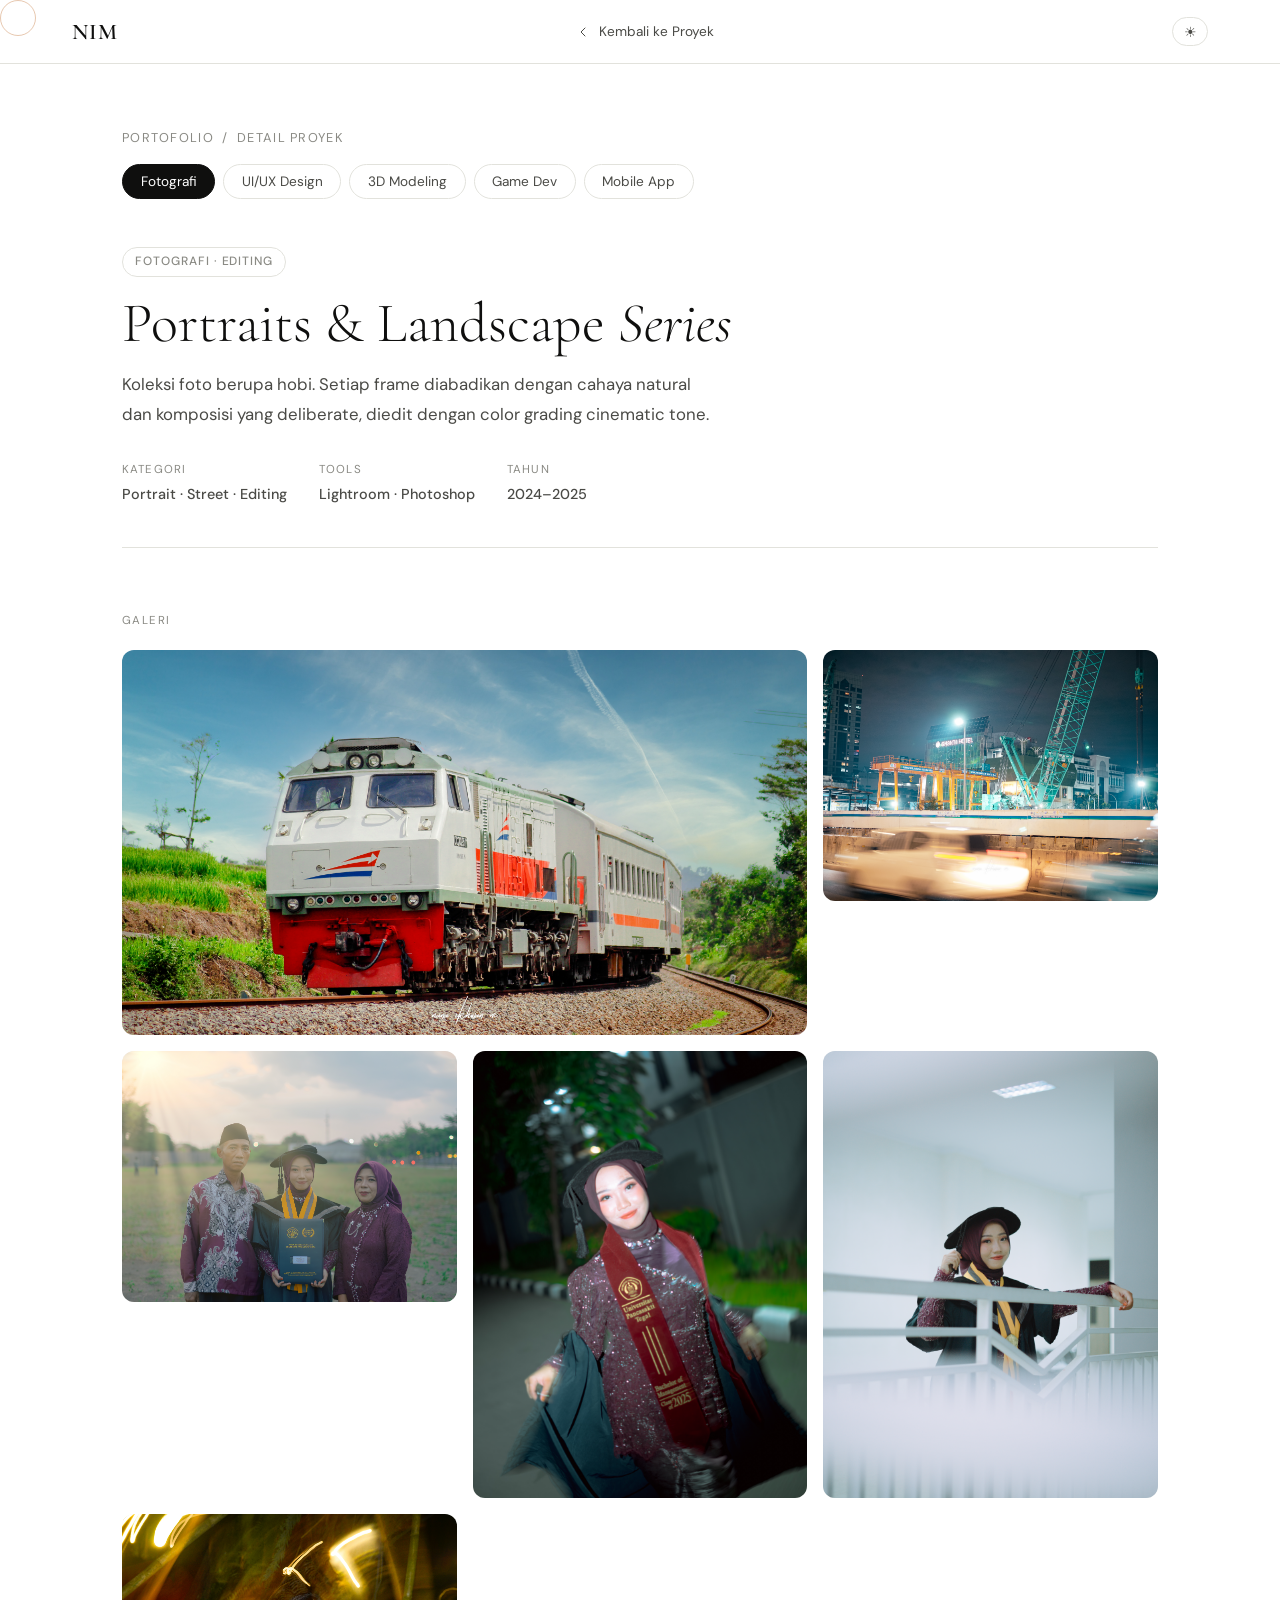
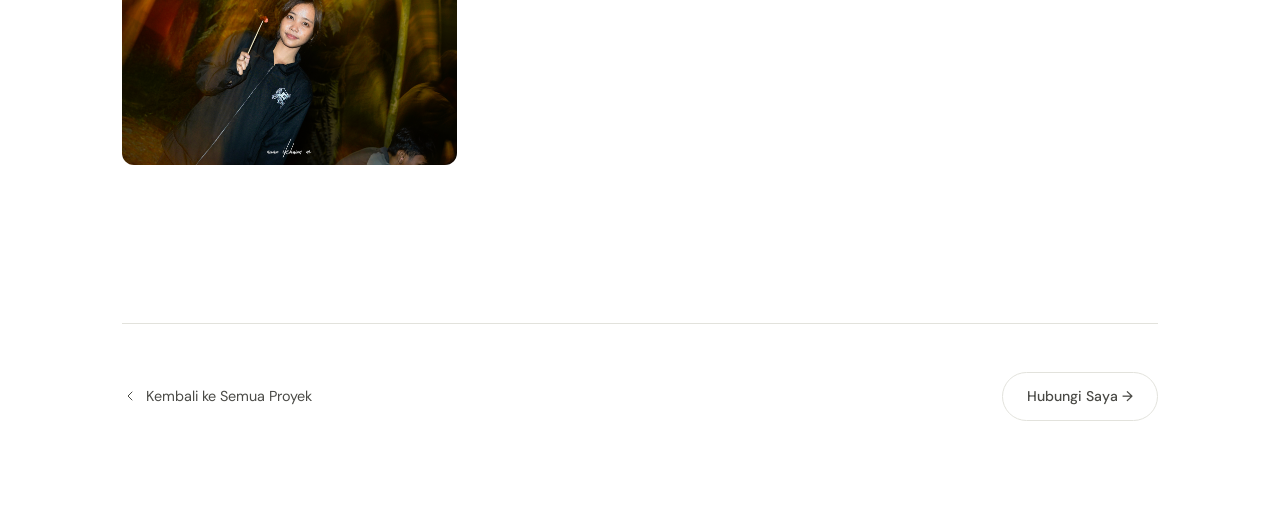
==== commit e147445c: "feat: complete portfolio with glassmorphism, animations, and favicon" ====
--- a/project-detail.html
+++ b/project-detail.html
@@ -4,12 +4,103 @@
   <meta charset="UTF-8" />
   <meta name="viewport" content="width=device-width, initial-scale=1.0" />
   <title>Detail Proyek — Najwa Ikhwan Maulana</title>
+  <link rel="icon" type="image/png" href="fav%20icon/boy.png" />
   <link rel="preconnect" href="https://fonts.googleapis.com" />
   <link rel="preconnect" href="https://fonts.gstatic.com" crossorigin />
   <link href="https://fonts.googleapis.com/css2?family=Cormorant+Garamond:ital,wght@0,300;0,400;0,600;1,300;1,400&family=DM+Sans:ital,opsz,wght@0,9..40,300;0,9..40,400;0,9..40,500;1,9..40,300&display=swap" rel="stylesheet" />
   <link rel="stylesheet" href="project-detail.css" />
+  <style>
+    /* ── Page entrance ── */
+    body { animation: pageIn 0.45s ease forwards; }
+    @keyframes pageIn { from { opacity: 0; } to { opacity: 1; } }
+
+    /* ── Custom Cursor ── */
+    .cursor-dot {
+      width: 8px; height: 8px;
+      background: var(--accent-warm);
+      border-radius: 50%;
+      position: fixed; top: 0; left: 0;
+      pointer-events: none; z-index: 99999;
+      will-change: transform;
+      transition: width .2s cubic-bezier(.4,0,.2,1), height .2s cubic-bezier(.4,0,.2,1), opacity .2s ease;
+    }
+    .cursor-ring {
+      width: 36px; height: 36px;
+      border: 1.5px solid rgba(196,119,58,0.4);
+      border-radius: 50%;
+      position: fixed; top: 0; left: 0;
+      pointer-events: none; z-index: 99998;
+      will-change: transform;
+      transition: width .22s cubic-bezier(.4,0,.2,1), height .22s cubic-bezier(.4,0,.2,1), border-color .22s ease;
+    }
+    .cursor-dot.hovering { width: 12px; height: 12px; opacity:.8; }
+    .cursor-ring.hovering { width: 56px; height: 56px; border-color: rgba(196,119,58,0.7); }
+
+    /* ── Scroll reveal ── */
+    .pd-reveal {
+      opacity: 0;
+      transform: translateY(28px);
+      transition: opacity .7s cubic-bezier(.4,0,.2,1), transform .7s cubic-bezier(.4,0,.2,1);
+    }
+    .pd-reveal.visible { opacity: 1; transform: translateY(0); }
+
+    /* ── Gallery item hover scale ── */
+    .gallery-item {
+      transition: transform .35s cubic-bezier(.4,0,.2,1), box-shadow .35s cubic-bezier(.4,0,.2,1);
+    }
+    .gallery-item:hover {
+      transform: scale(1.025) translateY(-3px);
+      box-shadow: 0 12px 36px rgba(26,24,20,0.14);
+      z-index: 2;
+    }
+
+    /* ── Tab button underline slide ── */
+    .tab-btn {
+      position: relative;
+      transition: color .25s, background .25s;
+    }
+    .tab-btn::after {
+      content: '';
+      position: absolute;
+      bottom: 0; left: 50%; right: 50%;
+      height: 2px;
+      background: var(--accent-warm);
+      transition: left .3s cubic-bezier(.4,0,.2,1), right .3s cubic-bezier(.4,0,.2,1);
+      border-radius: 2px;
+    }
+    .tab-btn.active::after { left: 0; right: 0; }
+
+    /* ── Tab panel fade-slide ── */
+    .tab-panel.active {
+      animation: tabIn .45s cubic-bezier(.4,0,.2,1) forwards;
+    }
+    @keyframes tabIn {
+      from { opacity: 0; transform: translateY(16px); }
+      to   { opacity: 1; transform: translateY(0); }
+    }
+
+    /* ── Back button hover arrow ── */
+    .nav-back {
+      transition: color .25s, gap .25s;
+    }
+    .nav-back:hover { gap: 0.75rem; }
+    .nav-back svg { transition: transform .25s; }
+    .nav-back:hover svg { transform: translateX(-3px); }
+
+    /* ── Meta item stagger ── */
+    .meta-item {
+      opacity: 0;
+      transform: translateY(12px);
+      transition: opacity .5s, transform .5s;
+    }
+    .meta-item.visible { opacity: 1; transform: translateY(0); }
+  </style>
 </head>
 <body>
+
+  <!-- CUSTOM CURSOR -->
+  <div class="cursor-dot" id="cursorDot"></div>
+  <div class="cursor-ring" id="cursorRing"></div>
 
   <!-- LIGHTBOX -->
   <div class="lightbox" id="lightbox" role="dialog" aria-modal="true" aria-label="Lightbox">
@@ -54,6 +145,7 @@
         <button class="tab-btn" data-tab="uiux">UI/UX Design</button>
         <button class="tab-btn" data-tab="3d">3D Modeling</button>
         <button class="tab-btn" data-tab="game">Game Dev</button>
+        <button class="tab-btn" data-tab="mobile">Mobile App</button>
       </div>
 
       <!-- ══════ TAB 1 — FOTOGRAFI ══════ -->
@@ -133,9 +225,9 @@
       <div class="tab-panel" id="tab-uiux">
         <div class="project-header">
           <span class="project-cat-badge">UI/UX Design</span>
-          <h1 class="project-title">Aplikasi <em>E-Learning</em></h1>
+          <h1 class="project-title">Aplikasi <em>CekKomposisi</em></h1>
           <p class="project-desc">
-            Desain lengkap aplikasi belajar online — mulai dari user research, wireframing, hingga high-fidelity prototype. Mencakup 40+ layar beserta design system yang komprehensif.
+            Desain Aplikasi CekKomposisi : Pendeteksi Kandungan Pada Bahan Makanan dan Minuman, dan Aplikasi PostureFit : Aplikasi rekomendasi olahraga dengan scan postur tubuh dengan Pose Estimation.
           </p>
           <div class="project-meta">
             <div class="meta-item"><p class="meta-label">Scope</p><p class="meta-value">Research · UX · UI · Prototype</p></div>
@@ -326,6 +418,35 @@
         </div>
       </div>
 
+      <!-- ══════ TAB 5 — MOBILE APP ══════ -->
+      <div class="tab-panel" id="tab-mobile">
+        <div class="project-header">
+          <span class="project-cat-badge">Flutter · Mobile</span>
+          <h1 class="project-title">Aplikasi CekKomposisi</h1>
+          <p class="project-desc">
+            Aplikasi CekKomposisi : Pendeteksi Kandungan Pada Bahan Makanan dan Minuman. Membantu pengguna mengetahui informasi gizi dan komposisi produk dengan mudah.
+          </p>
+          <div class="project-meta">
+            <div class="meta-item"><p class="meta-label">Platform</p><p class="meta-value">Android</p></div>
+            <div class="meta-item"><p class="meta-label">Tools</p><p class="meta-value">Flutter · Dart</p></div>
+            <div class="meta-item"><p class="meta-label">Kategori</p><p class="meta-value">Mobile App</p></div>
+            <div class="meta-item"><p class="meta-label">Tahun</p><p class="meta-value">2024</p></div>
+          </div>
+        </div>
+
+        <div class="gallery-section">
+          <p class="section-label">Preview & Interface</p>
+          <div class="gallery-grid">
+            <div class="gallery-item wide" data-src="images/project-1.jpg" data-alt="Tampilan Aplikasi">
+              <img src="images/project-1.jpg" alt="Tampilan Aplikasi CekKomposisi" onerror="this.parentElement.innerHTML = '<div class=\'gallery-placeholder\' style=\'grid-column: span 2; min-height: 250px; border: 2px dashed var(--border); border-radius: var(--radius);\'>Belum ada tangkapan layar untuk proyek ini.</div>';" />
+              <div class="gallery-overlay"><span class="gallery-overlay-label">
+                <svg width="14" height="14" viewBox="0 0 24 24" fill="none" stroke="currentColor" stroke-width="2"><circle cx="11" cy="11" r="8"/><line x1="21" y1="21" x2="16.65" y2="16.65"/><line x1="11" y1="8" x2="11" y2="14"/><line x1="8" y1="11" x2="14" y2="11"/></svg>
+                Perbesar</span></div>
+            </div>
+          </div>
+        </div>
+      </div>
+
       <div class="bottom-nav">
         <a href="index.html#projects" class="nav-back" style="font-size:0.9rem;">
           <svg width="16" height="16" viewBox="0 0 24 24" fill="none" stroke="currentColor" stroke-width="1.5" stroke-linecap="round" stroke-linejoin="round"><polyline points="15 18 9 12 15 6"/></svg>
@@ -418,6 +539,91 @@
       if (e.key === 'ArrowLeft')  navigate(-1);
       if (e.key === 'ArrowRight') navigate(1);
     });
+
+    /* ===== CUSTOM CURSOR ===== */
+    const cursorDot  = document.getElementById('cursorDot');
+    const cursorRing = document.getElementById('cursorRing');
+    if (cursorDot && cursorRing && window.matchMedia('(pointer:fine)').matches) {
+      let ringX = 0, ringY = 0, mouseX = 0, mouseY = 0;
+      document.addEventListener('mousemove', (e) => {
+        mouseX = e.clientX; mouseY = e.clientY;
+        cursorDot.style.left = mouseX + 'px';
+        cursorDot.style.top  = mouseY + 'px';
+      });
+      (function animateRing() {
+        ringX += (mouseX - ringX) * 0.12;
+        ringY += (mouseY - ringY) * 0.12;
+        cursorRing.style.left = ringX + 'px';
+        cursorRing.style.top  = ringY + 'px';
+        requestAnimationFrame(animateRing);
+      })();
+      document.querySelectorAll('a, button, .gallery-item, .tab-btn').forEach(el => {
+        el.addEventListener('mouseenter', () => {
+          cursorDot.classList.add('hovering');
+          cursorRing.classList.add('hovering');
+        });
+        el.addEventListener('mouseleave', () => {
+          cursorDot.classList.remove('hovering');
+          cursorRing.classList.remove('hovering');
+        });
+      });
+    }
+
+    /* ===== SCROLL REVEAL ===== */
+    // Mark elements for reveal
+    document.querySelectorAll(
+      '.project-header, .gallery-section, .drive-cta, .project-breadcrumb, .project-tabs'
+    ).forEach(el => el.classList.add('pd-reveal'));
+
+    const revealObs = new IntersectionObserver((entries) => {
+      entries.forEach(entry => {
+        if (entry.isIntersecting) {
+          entry.target.classList.add('visible');
+          revealObs.unobserve(entry.target);
+        }
+      });
+    }, { threshold: 0.08, rootMargin: '0px 0px -30px 0px' });
+    document.querySelectorAll('.pd-reveal').forEach(el => revealObs.observe(el));
+
+    /* ===== META ITEMS STAGGER ===== */
+    const metaObs = new IntersectionObserver((entries) => {
+      entries.forEach(entry => {
+        if (!entry.isIntersecting) return;
+        const items = entry.target.querySelectorAll('.meta-item');
+        items.forEach((item, i) => {
+          setTimeout(() => item.classList.add('visible'), i * 90);
+        });
+        metaObs.unobserve(entry.target);
+      });
+    }, { threshold: 0.1 });
+    document.querySelectorAll('.project-meta').forEach(el => metaObs.observe(el));
+
+    /* ===== GALLERY ITEM STAGGER on TAB SWITCH ===== */
+    function staggerGalleryItems(panel) {
+      const items = panel.querySelectorAll('.gallery-item');
+      items.forEach((item, i) => {
+        item.style.opacity = '0';
+        item.style.transform = 'translateY(20px)';
+        setTimeout(() => {
+          item.style.transition = 'opacity .5s ease, transform .5s ease';
+          item.style.opacity = '1';
+          item.style.transform = 'translateY(0)';
+        }, 60 + i * 70);
+      });
+    }
+
+    // Trigger on active panel load
+    const activePanel = document.querySelector('.tab-panel.active');
+    if (activePanel) setTimeout(() => staggerGalleryItems(activePanel), 200);
+
+    // Hook into tab switching
+    tabBtns.forEach(btn => {
+      btn.addEventListener('click', () => {
+        const panelId = 'tab-' + btn.dataset.tab;
+        const panel = document.getElementById(panelId);
+        if (panel) setTimeout(() => staggerGalleryItems(panel), 50);
+      });
+    });
   </script>
 </body>
 </html>
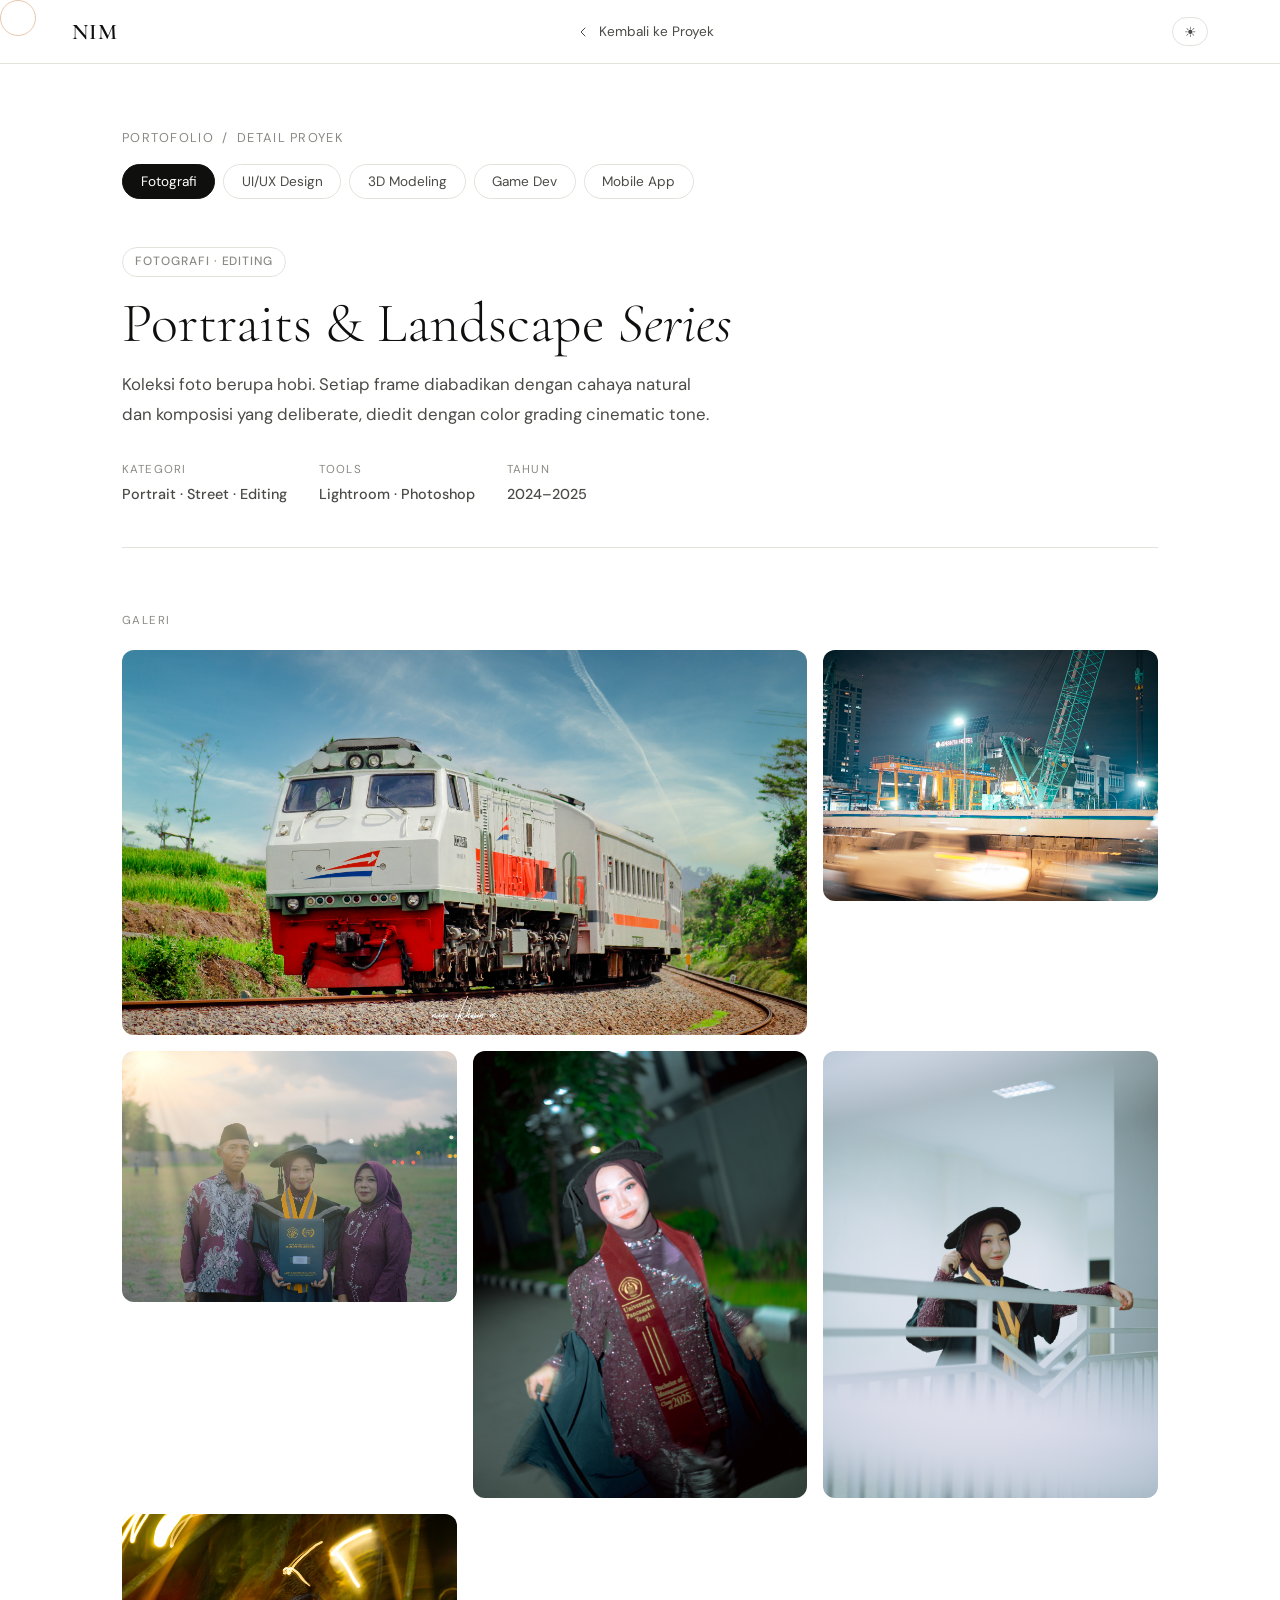
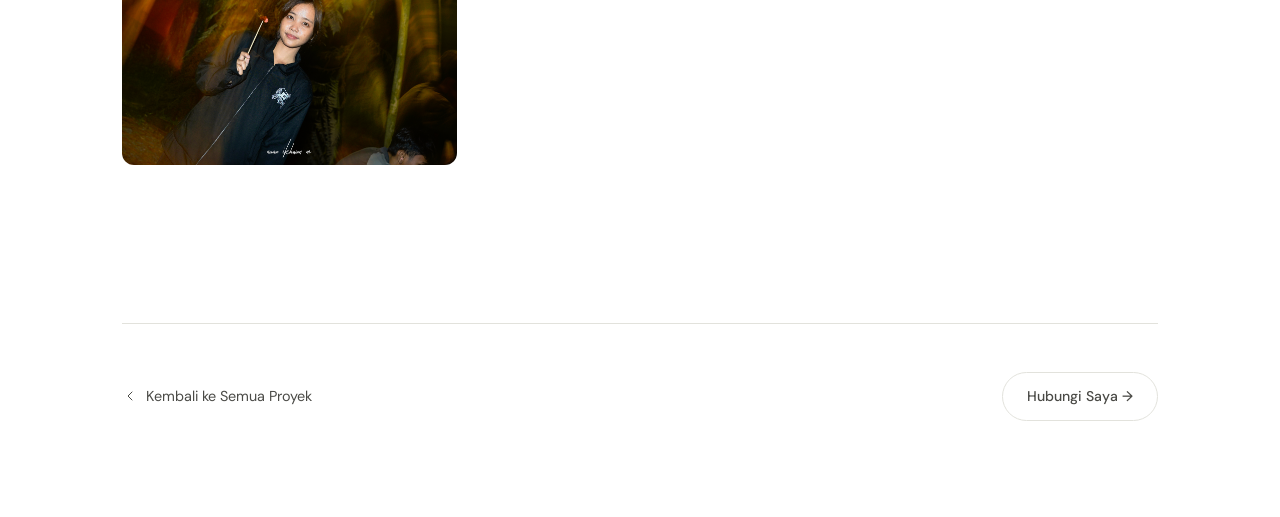
==== commit 881deb1b: "fix: remove #projects hash from back links in project-detail.html" ====
--- a/project-detail.html
+++ b/project-detail.html
@@ -122,7 +122,7 @@
   <nav class="nav">
     <div class="nav-inner">
       <a href="index.html" class="nav-logo">NIM</a>
-      <a href="index.html#projects" class="nav-back">
+      <a href="index.html" class="nav-back">
         <svg width="16" height="16" viewBox="0 0 24 24" fill="none" stroke="currentColor" stroke-width="1.5" stroke-linecap="round" stroke-linejoin="round"><polyline points="15 18 9 12 15 6"/></svg>
         Kembali ke Proyek
       </a>
@@ -448,7 +448,7 @@
       </div>
 
       <div class="bottom-nav">
-        <a href="index.html#projects" class="nav-back" style="font-size:0.9rem;">
+        <a href="index.html" class="nav-back" style="font-size:0.9rem;">
           <svg width="16" height="16" viewBox="0 0 24 24" fill="none" stroke="currentColor" stroke-width="1.5" stroke-linecap="round" stroke-linejoin="round"><polyline points="15 18 9 12 15 6"/></svg>
           Kembali ke Semua Proyek
         </a>
